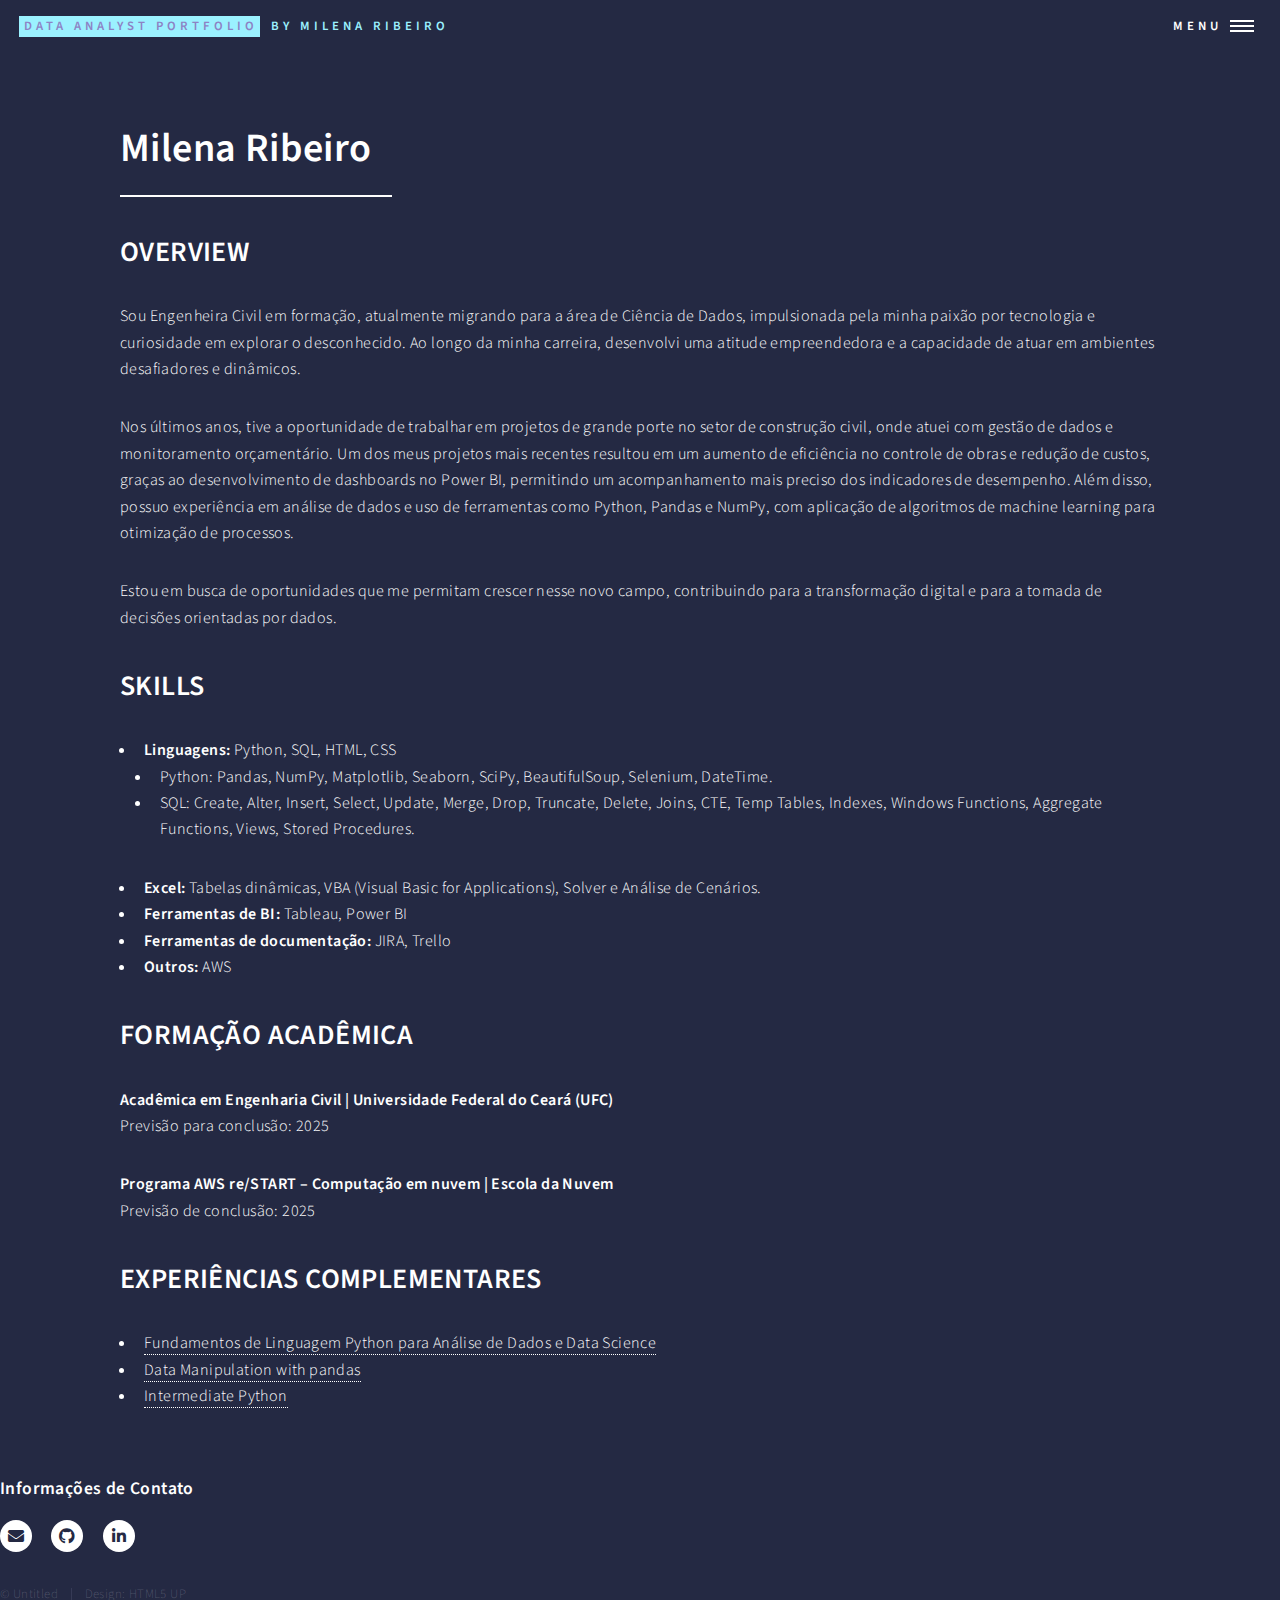
==== about.html @ 3d3c42dd "Base do portfolio" ====
<!DOCTYPE HTML>
<!--
	Forty by HTML5 UP
	html5up.net | @ajlkn
	Free for personal and commercial use under the CCA 3.0 license (html5up.net/license)
-->
<html>
	<head>
		<title>Sobre mim - Milena Ribeiro</title>
		<meta charset="utf-8" />
		<meta name="viewport" content="width=device-width, initial-scale=1, user-scalable=no" />
		<link rel="stylesheet" href="assets/css/main.css" />
		<noscript><link rel="stylesheet" href="assets/css/noscript.css" /></noscript>
	</head>
	<body class="is-preload">

		<!-- Wrapper -->
			<div id="wrapper">

				<!-- Header -->
				<!-- Note: The "styleN" class below should match that of the banner element. -->
					<header id="header" class="alt style2">
						<a href="index.html" class="logo"><strong>Data Analyst Portfolio</strong> <span>by Milena Ribeiro</span></a>
						<nav>
							<a href="#menu">Menu</a>
						</nav>
					</header>

				<!-- Menu -->
				<nav id="menu">
					<ul class="links">
						<li><a href="index.html">Início</a></li>
						<li><a href="about.html">Sobre mim</a></li>
						<li><a href="#footer">Contatos</a></li>
						 <div class="dropup">
							<button class="dropbtn">Projetos</button>
							  <div class="dropup-content">
									<a href="python.html">Python</a>
									<a href="r.html">R</a>
									<a href="sql.html">SQL</a>
									<a href="excel.html">Excel</a>
									<a href="tableau.html" target="_blank" class="link">Tableau</a>
									<a href="powerbi.html">Power BI</a>
							</div>
						 </div>							
				</nav>


				<!-- Banner -->
				<!-- Note: The "styleN" class below should match that of the header element. -->
					<!--<section id="banner" class="style2">
						<div class="inner">
							<span class="image">
								<img src="images/pic07.jpg" alt="" />
							</span>
							<header class="major">
								<h1>Tianna Parris</h1>
							</header>
							<div class="content">
								<p>.htfh</p>
							</div>
						</div>
					</section>-->

				
				<!-- One -->
				<section id="one">
					<div class="inner">
						<header class="major">
							<h1>Milena Ribeiro</h1>
						</header>

						<header>
							<h2>OVERVIEW</h2>
							<p>Sou Engenheira Civil em formação, atualmente migrando para a área de Ciência de Dados, impulsionada pela minha paixão por tecnologia e curiosidade em explorar o desconhecido. Ao longo da minha carreira, desenvolvi uma atitude empreendedora e a capacidade de atuar em ambientes desafiadores e dinâmicos.</p>
		
							<p>Nos últimos anos, tive a oportunidade de trabalhar em projetos de grande porte no setor de construção civil, onde atuei com gestão de dados e monitoramento orçamentário. Um dos meus projetos mais recentes resultou em um aumento de eficiência no controle de obras e redução de custos, graças ao desenvolvimento de dashboards no Power BI, permitindo um acompanhamento mais preciso dos indicadores de desempenho. Além disso, possuo experiência em análise de dados e uso de ferramentas como Python, Pandas e NumPy, com aplicação de algoritmos de machine learning para otimização de processos.</p>

								<p>Estou em busca de oportunidades que me permitam crescer nesse novo campo, contribuindo para a transformação digital e para a tomada de decisões orientadas por dados.</p>
						</header>

						<header>
							<h2>SKILLS</h2>
						</header>
								<ul>
									<li><b>Linguagens:</b> Python, SQL, HTML, CSS</li>
										<ul>
											<li>Python: Pandas, NumPy, Matplotlib, Seaborn, SciPy, BeautifulSoup, Selenium, DateTime. </li>
											
											<li>SQL: Create, Alter, Insert, Select, Update, Merge, Drop, Truncate, Delete, Joins, CTE, Temp Tables, Indexes, Windows Functions, Aggregate Functions, Views, Stored Procedures.</li>
										</ul>
									
									<li><b>Excel: </b>Tabelas dinâmicas, VBA (Visual Basic for Applications), Solver e Análise de Cenários.</li>
									<li><b>Ferramentas de BI: </b>Tableau, Power BI<!-- ,Looker--> </li>
									<li><b>Ferramentas de documentação: </b>JIRA, Trello</li>
									<li><b>Outros: </b>AWS</li>
								</ul>

							</p>
						

						<header>
							<h2>FORMAÇÃO ACADÊMICA</h2>
							<liv><b>Acadêmica em Engenharia Civil | Universidade Federal do Ceará (UFC)</b></liv>
								<p>Previsão para conclusão: 2025</p>
							<liv><b>Programa AWS re/START – Computação em nuvem | Escola da Nuvem</b></liv>
								<p>Previsão de conclusão: 2025</p>
						</header>

						<header>
							<h2>EXPERIÊNCIAS COMPLEMENTARES</h2>
						</header>
						<ul>
						<li><a href = "https://drive.google.com/file/d/1QZ9HNvT4Goft3tY39qEvoIgcLiE8a7RM/view?usp=sharing" target="_blank">Fundamentos de Linguagem Python para Análise de Dados e Data Science</a></li>
						<li><a href = "https://drive.google.com/file/d/1ptl38uf1ipdlzS5p-jHZZFyMjDvTZGLL/view?usp=sharing" target="_blank">Data Manipulation with pandas</a></li>
						<li><a href = "https://drive.google.com/file/d/1xFfboP7hSvoj7QXbr4cyEwBI4mIetnOU/view?usp=sharing" target="_blank">Intermediate Python</a></li>
						<!--<li> <a href = "" target="_blank"> </a></li>-->
						</ul>
						<!-- Content -->
								
					</div>





				</div>

				
				<section class="split">
					<section>
						<h4>Informações de Contato</h4>															
					</section>
				</section>
			</div>
		</section>

	<!-- Footer -->
		<footer id="footer">
			<div class="inner">
				<ul class="icons">
					<li><a href="mailto:eng.milenaribeiro@gmail.com" target="_blank" class="icon solid alt fa-envelope"><span class="label">E-mail</span></a></li>
					<li><a href="https://github.com/mileribeiro" target="_blank" class="icon brands alt fa-github"><span class="label">GitHub</span></a></li>
					<li><a href="https://www.linkedin.com/in/engmilenaribeiro/" target="_blank" class="icon brands alt fa-linkedin-in"><span class="label">LinkedIn</span></a></li>
				</ul>
				<ul class="copyright">
					<li>&copy; Untitled</li><li>Design: <a href="https://html5up.net">HTML5 UP</a></li>
				</ul>
			</div>
		</footer>

			</div>

		<!-- Scripts -->
			<script src="assets/js/jquery.min.js"></script>
			<script src="assets/js/jquery.scrolly.min.js"></script>
			<script src="assets/js/jquery.scrollex.min.js"></script>
			<script src="assets/js/browser.min.js"></script>
			<script src="assets/js/breakpoints.min.js"></script>
			<script src="assets/js/util.js"></script>
			<script src="assets/js/main.js"></script>

	</body>
</html>
---- assets/css/main.css ----
@import url(fontawesome-all.min.css);
@import url("https://fonts.googleapis.com/css?family=Source+Sans+Pro:300,300italic,600,600italic");

/*
	Forty by HTML5 UP
	html5up.net | @ajlkn
	Free for personal and commercial use under the CCA 3.0 license (html5up.net/license)
*/

html, body, div, span, applet, object,
iframe, h1, h2, h3, h4, h5, h6, p, blockquote,
pre, a, abbr, acronym, address, big, cite,
code, del, dfn, em, img, ins, kbd, q, s, samp,
small, strike, strong, sub, sup, tt, var, b,
u, i, center, dl, dt, dd, ol, ul, li, fieldset,
form, label, legend, table, caption, tbody,
tfoot, thead, tr, th, td, article, aside,
canvas, details, embed, figure, figcaption,
footer, header, hgroup, menu, nav, output, ruby,
section, summary, time, mark, audio, video {
	margin: 0;
	padding: 0;
	border: 0;
	font-size: 100%;
	font: inherit;
	vertical-align: baseline;}

article, aside, details, figcaption, figure,
footer, header, hgroup, menu, nav, section {
	display: block;}

body {
	line-height: 1;
}

ol, ul {
	list-style: none;
}

blockquote, q {
	quotes: none;
}

	blockquote:before, blockquote:after, q:before, q:after {
		content: '';
		content: none;
	}

table {
	border-collapse: collapse;
	border-spacing: 0;
}

body {
	-webkit-text-size-adjust: none;
}

mark {
	background-color: transparent;
	color: inherit;
}

input::-moz-focus-inner {
	border: 0;
	padding: 0;
}

input, select, textarea {
	-moz-appearance: none;
	-webkit-appearance: none;
	-ms-appearance: none;
	appearance: none;
}

/* Basic */

	@-ms-viewport {
		width: device-width;
	}

	body {
		-ms-overflow-style: scrollbar;
	}

	@media screen and (max-width: 480px) {

		html, body {
			min-width: 320px;
		}

	}

	html {
		box-sizing: border-box;
	}

	*, *:before, *:after {
		box-sizing: inherit;
	}

	body {
		background: #242943;
	}

		body.is-preload *, body.is-preload *:before, body.is-preload *:after {
			-moz-animation: none !important;
			-webkit-animation: none !important;
			-ms-animation: none !important;
			animation: none !important;
			-moz-transition: none !important;
			-webkit-transition: none !important;
			-ms-transition: none !important;
			transition: none !important;
		}

/* Type */

	body, input, select, textarea {
		color: #ffffff;
		font-family: "Source Sans Pro", Helvetica, sans-serif;
		font-size: 17pt;
		font-weight: 300;
		letter-spacing: 0.025em;
		line-height: 1.65;
	}

		@media screen and (max-width: 1680px) {

			body, input, select, textarea {
				font-size: 14pt;
			}

		}

		@media screen and (max-width: 1280px) {

			body, input, select, textarea {
				font-size: 12pt;
			}

		}

		@media screen and (max-width: 360px) {

			body, input, select, textarea {
				font-size: 11pt;
			}

		}

	a {
		-moz-transition: color 0.2s ease-in-out, border-bottom-color 0.2s ease-in-out;
		-webkit-transition: color 0.2s ease-in-out, border-bottom-color 0.2s ease-in-out;
		-ms-transition: color 0.2s ease-in-out, border-bottom-color 0.2s ease-in-out;
		transition: color 0.2s ease-in-out, border-bottom-color 0.2s ease-in-out;
		border-bottom: dotted 1px;
		color: inherit;
		text-decoration: none;
	}

		a:hover {
			border-bottom-color: transparent;
			color: #9bf1ff !important;
		}

		a:active {
			color: #53e3fb !important;
		}

	strong, b {
		color: #ffffff;
		font-weight: 600;
	}

	em, i {
		font-style: italic;
	}

	p {
		margin: 0 0 2em 0;
	}

	h1, h2, h3, h4, h5, h6 {
		color: #ffffff;
		font-weight: 600;
		line-height: 1.65;
		margin: 0 0 1em 0;
	}

		h1 a, h2 a, h3 a, h4 a, h5 a, h6 a {
			color: inherit;
			border-bottom: 0;
		}

	h1 {
		font-size: 2.5em;
	}

	h2 {
		font-size: 1.75em;
	}

	h3 {
		font-size: 1.35em;
	}

	h4 {
		font-size: 1.1em;
	}

	h5 {
		font-size: 0.9em;
	}

	h6 {
		font-size: 0.7em;
	}

	@media screen and (max-width: 736px) {

		h1 {
			font-size: 2em;
		}

		h2 {
			font-size: 1.5em;
		}

		h3 {
			font-size: 1.25em;
		}

	}

	sub {
		font-size: 0.8em;
		position: relative;
		top: 0.5em;
	}

	sup {
		font-size: 0.8em;
		position: relative;
		top: -0.5em;
	}

	blockquote {
		border-left: solid 4px rgba(212, 212, 255, 0.1);
		font-style: italic;
		margin: 0 0 2em 0;
		padding: 0.5em 0 0.5em 2em;
	}

	code {
		background: rgba(212, 212, 255, 0.035);
		font-family: "Courier New", monospace;
		font-size: 0.9em;
		margin: 0 0.25em;
		padding: 0.25em 0.65em;
	}

	pre {
		-webkit-overflow-scrolling: touch;
		font-family: "Courier New", monospace;
		font-size: 0.9em;
		margin: 0 0 2em 0;
	}

		pre code {
			display: block;
			line-height: 1.75;
			padding: 1em 1.5em;
			overflow-x: auto;
		}

	hr {
		border: 0;
		border-bottom: solid 1px rgba(212, 212, 255, 0.1);
		margin: 2em 0;
	}

		hr.major {
			margin: 3em 0;
		}

	.align-left {
		text-align: left;
	}

	.align-center {
		text-align: center;
	}

	.align-right {
		text-align: right;
	}

/* Row */

	.row {
		display: flex;
		flex-wrap: wrap;
		box-sizing: border-box;
		align-items: stretch;
	}

		.row > * {
			box-sizing: border-box;
		}

		.row.gtr-uniform > * > :last-child {
			margin-bottom: 0;
		}

		.row.aln-left {
			justify-content: flex-start;
		}

		.row.aln-center {
			justify-content: center;
		}

		.row.aln-right {
			justify-content: flex-end;
		}

		.row.aln-top {
			align-items: flex-start;
		}

		.row.aln-middle {
			align-items: center;
		}

		.row.aln-bottom {
			align-items: flex-end;
		}

		.row > .imp {
			order: -1;
		}

		.row > .col-1 {
			width: 8.33333%;
		}

		.row > .off-1 {
			margin-left: 8.33333%;
		}

		.row > .col-2 {
			width: 16.66667%;
		}

		.row > .off-2 {
			margin-left: 16.66667%;
		}

		.row > .col-3 {
			width: 25%;
		}

		.row > .off-3 {
			margin-left: 25%;
		}

		.row > .col-4 {
			width: 33.33333%;
		}

		.row > .off-4 {
			margin-left: 33.33333%;
		}

		.row > .col-5 {
			width: 41.66667%;
		}

		.row > .off-5 {
			margin-left: 41.66667%;
		}

		.row > .col-6 {
			width: 50%;
		}

		.row > .off-6 {
			margin-left: 50%;
		}

		.row > .col-7 {
			width: 58.33333%;
		}

		.row > .off-7 {
			margin-left: 58.33333%;
		}

		.row > .col-8 {
			width: 66.66667%;
		}

		.row > .off-8 {
			margin-left: 66.66667%;
		}

		.row > .col-9 {
			width: 75%;
		}

		.row > .off-9 {
			margin-left: 75%;
		}

		.row > .col-10 {
			width: 83.33333%;
		}

		.row > .off-10 {
			margin-left: 83.33333%;
		}

		.row > .col-11 {
			width: 91.66667%;
		}

		.row > .off-11 {
			margin-left: 91.66667%;
		}

		.row > .col-12 {
			width: 100%;
		}

		.row > .off-12 {
			margin-left: 100%;
		}

		.row.gtr-0 {
			margin-top: 0;
			margin-left: 0em;
		}

			.row.gtr-0 > * {
				padding: 0 0 0 0em;
			}

			.row.gtr-0.gtr-uniform {
				margin-top: 0em;
			}

				.row.gtr-0.gtr-uniform > * {
					padding-top: 0em;
				}

		.row.gtr-25 {
			margin-top: 0;
			margin-left: -0.5em;
		}

			.row.gtr-25 > * {
				padding: 0 0 0 0.5em;
			}

			.row.gtr-25.gtr-uniform {
				margin-top: -0.5em;
			}

				.row.gtr-25.gtr-uniform > * {
					padding-top: 0.5em;
				}

		.row.gtr-50 {
			margin-top: 0;
			margin-left: -1em;
		}

			.row.gtr-50 > * {
				padding: 0 0 0 1em;
			}

			.row.gtr-50.gtr-uniform {
				margin-top: -1em;
			}

				.row.gtr-50.gtr-uniform > * {
					padding-top: 1em;
				}

		.row {
			margin-top: 0;
			margin-left: -2em;
		}

			.row > * {
				padding: 0 0 0 2em;
			}

			.row.gtr-uniform {
				margin-top: -2em;
			}

				.row.gtr-uniform > * {
					padding-top: 2em;
				}

		.row.gtr-150 {
			margin-top: 0;
			margin-left: -3em;
		}

			.row.gtr-150 > * {
				padding: 0 0 0 3em;
			}

			.row.gtr-150.gtr-uniform {
				margin-top: -3em;
			}

				.row.gtr-150.gtr-uniform > * {
					padding-top: 3em;
				}

		.row.gtr-200 {
			margin-top: 0;
			margin-left: -4em;
		}

			.row.gtr-200 > * {
				padding: 0 0 0 4em;
			}

			.row.gtr-200.gtr-uniform {
				margin-top: -4em;
			}

				.row.gtr-200.gtr-uniform > * {
					padding-top: 4em;
				}

		@media screen and (max-width: 1680px) {

			.row {
				display: flex;
				flex-wrap: wrap;
				box-sizing: border-box;
				align-items: stretch;
			}

				.row > * {
					box-sizing: border-box;
				}

				.row.gtr-uniform > * > :last-child {
					margin-bottom: 0;
				}

				.row.aln-left {
					justify-content: flex-start;
				}

				.row.aln-center {
					justify-content: center;
				}

				.row.aln-right {
					justify-content: flex-end;
				}

				.row.aln-top {
					align-items: flex-start;
				}

				.row.aln-middle {
					align-items: center;
				}

				.row.aln-bottom {
					align-items: flex-end;
				}

				.row > .imp-xlarge {
					order: -1;
				}

				.row > .col-1-xlarge {
					width: 8.33333%;
				}

				.row > .off-1-xlarge {
					margin-left: 8.33333%;
				}

				.row > .col-2-xlarge {
					width: 16.66667%;
				}

				.row > .off-2-xlarge {
					margin-left: 16.66667%;
				}

				.row > .col-3-xlarge {
					width: 25%;
				}

				.row > .off-3-xlarge {
					margin-left: 25%;
				}

				.row > .col-4-xlarge {
					width: 33.33333%;
				}

				.row > .off-4-xlarge {
					margin-left: 33.33333%;
				}

				.row > .col-5-xlarge {
					width: 41.66667%;
				}

				.row > .off-5-xlarge {
					margin-left: 41.66667%;
				}

				.row > .col-6-xlarge {
					width: 50%;
				}

				.row > .off-6-xlarge {
					margin-left: 50%;
				}

				.row > .col-7-xlarge {
					width: 58.33333%;
				}

				.row > .off-7-xlarge {
					margin-left: 58.33333%;
				}

				.row > .col-8-xlarge {
					width: 66.66667%;
				}

				.row > .off-8-xlarge {
					margin-left: 66.66667%;
				}

				.row > .col-9-xlarge {
					width: 75%;
				}

				.row > .off-9-xlarge {
					margin-left: 75%;
				}

				.row > .col-10-xlarge {
					width: 83.33333%;
				}

				.row > .off-10-xlarge {
					margin-left: 83.33333%;
				}

				.row > .col-11-xlarge {
					width: 91.66667%;
				}

				.row > .off-11-xlarge {
					margin-left: 91.66667%;
				}

				.row > .col-12-xlarge {
					width: 100%;
				}

				.row > .off-12-xlarge {
					margin-left: 100%;
				}

				.row.gtr-0 {
					margin-top: 0;
					margin-left: 0em;
				}

					.row.gtr-0 > * {
						padding: 0 0 0 0em;
					}

					.row.gtr-0.gtr-uniform {
						margin-top: 0em;
					}

						.row.gtr-0.gtr-uniform > * {
							padding-top: 0em;
						}

				.row.gtr-25 {
					margin-top: 0;
					margin-left: -0.5em;
				}

					.row.gtr-25 > * {
						padding: 0 0 0 0.5em;
					}

					.row.gtr-25.gtr-uniform {
						margin-top: -0.5em;
					}

						.row.gtr-25.gtr-uniform > * {
							padding-top: 0.5em;
						}

				.row.gtr-50 {
					margin-top: 0;
					margin-left: -1em;
				}

					.row.gtr-50 > * {
						padding: 0 0 0 1em;
					}

					.row.gtr-50.gtr-uniform {
						margin-top: -1em;
					}

						.row.gtr-50.gtr-uniform > * {
							padding-top: 1em;
						}

				.row {
					margin-top: 0;
					margin-left: -2em;
				}

					.row > * {
						padding: 0 0 0 2em;
					}

					.row.gtr-uniform {
						margin-top: -2em;
					}

						.row.gtr-uniform > * {
							padding-top: 2em;
						}

				.row.gtr-150 {
					margin-top: 0;
					margin-left: -3em;
				}

					.row.gtr-150 > * {
						padding: 0 0 0 3em;
					}

					.row.gtr-150.gtr-uniform {
						margin-top: -3em;
					}

						.row.gtr-150.gtr-uniform > * {
							padding-top: 3em;
						}

				.row.gtr-200 {
					margin-top: 0;
					margin-left: -4em;
				}

					.row.gtr-200 > * {
						padding: 0 0 0 4em;
					}

					.row.gtr-200.gtr-uniform {
						margin-top: -4em;
					}

						.row.gtr-200.gtr-uniform > * {
							padding-top: 4em;
						}

		}

		@media screen and (max-width: 1280px) {

			.row {
				display: flex;
				flex-wrap: wrap;
				box-sizing: border-box;
				align-items: stretch;
			}

				.row > * {
					box-sizing: border-box;
				}

				.row.gtr-uniform > * > :last-child {
					margin-bottom: 0;
				}

				.row.aln-left {
					justify-content: flex-start;
				}

				.row.aln-center {
					justify-content: center;
				}

				.row.aln-right {
					justify-content: flex-end;
				}

				.row.aln-top {
					align-items: flex-start;
				}

				.row.aln-middle {
					align-items: center;
				}

				.row.aln-bottom {
					align-items: flex-end;
				}

				.row > .imp-large {
					order: -1;
				}

				.row > .col-1-large {
					width: 8.33333%;
				}

				.row > .off-1-large {
					margin-left: 8.33333%;
				}

				.row > .col-2-large {
					width: 16.66667%;
				}

				.row > .off-2-large {
					margin-left: 16.66667%;
				}

				.row > .col-3-large {
					width: 25%;
				}

				.row > .off-3-large {
					margin-left: 25%;
				}

				.row > .col-4-large {
					width: 33.33333%;
				}

				.row > .off-4-large {
					margin-left: 33.33333%;
				}

				.row > .col-5-large {
					width: 41.66667%;
				}

				.row > .off-5-large {
					margin-left: 41.66667%;
				}

				.row > .col-6-large {
					width: 50%;
				}

				.row > .off-6-large {
					margin-left: 50%;
				}

				.row > .col-7-large {
					width: 58.33333%;
				}

				.row > .off-7-large {
					margin-left: 58.33333%;
				}

				.row > .col-8-large {
					width: 66.66667%;
				}

				.row > .off-8-large {
					margin-left: 66.66667%;
				}

				.row > .col-9-large {
					width: 75%;
				}

				.row > .off-9-large {
					margin-left: 75%;
				}

				.row > .col-10-large {
					width: 83.33333%;
				}

				.row > .off-10-large {
					margin-left: 83.33333%;
				}

				.row > .col-11-large {
					width: 91.66667%;
				}

				.row > .off-11-large {
					margin-left: 91.66667%;
				}

				.row > .col-12-large {
					width: 100%;
				}

				.row > .off-12-large {
					margin-left: 100%;
				}

				.row.gtr-0 {
					margin-top: 0;
					margin-left: 0em;
				}

					.row.gtr-0 > * {
						padding: 0 0 0 0em;
					}

					.row.gtr-0.gtr-uniform {
						margin-top: 0em;
					}

						.row.gtr-0.gtr-uniform > * {
							padding-top: 0em;
						}

				.row.gtr-25 {
					margin-top: 0;
					margin-left: -0.375em;
				}

					.row.gtr-25 > * {
						padding: 0 0 0 0.375em;
					}

					.row.gtr-25.gtr-uniform {
						margin-top: -0.375em;
					}

						.row.gtr-25.gtr-uniform > * {
							padding-top: 0.375em;
						}

				.row.gtr-50 {
					margin-top: 0;
					margin-left: -0.75em;
				}

					.row.gtr-50 > * {
						padding: 0 0 0 0.75em;
					}

					.row.gtr-50.gtr-uniform {
						margin-top: -0.75em;
					}

						.row.gtr-50.gtr-uniform > * {
							padding-top: 0.75em;
						}

				.row {
					margin-top: 0;
					margin-left: -1.5em;
				}

					.row > * {
						padding: 0 0 0 1.5em;
					}

					.row.gtr-uniform {
						margin-top: -1.5em;
					}

						.row.gtr-uniform > * {
							padding-top: 1.5em;
						}

				.row.gtr-150 {
					margin-top: 0;
					margin-left: -2.25em;
				}

					.row.gtr-150 > * {
						padding: 0 0 0 2.25em;
					}

					.row.gtr-150.gtr-uniform {
						margin-top: -2.25em;
					}

						.row.gtr-150.gtr-uniform > * {
							padding-top: 2.25em;
						}

				.row.gtr-200 {
					margin-top: 0;
					margin-left: -3em;
				}

					.row.gtr-200 > * {
						padding: 0 0 0 3em;
					}

					.row.gtr-200.gtr-uniform {
						margin-top: -3em;
					}

						.row.gtr-200.gtr-uniform > * {
							padding-top: 3em;
						}

		}

		@media screen and (max-width: 980px) {

			.row {
				display: flex;
				flex-wrap: wrap;
				box-sizing: border-box;
				align-items: stretch;
			}

				.row > * {
					box-sizing: border-box;
				}

				.row.gtr-uniform > * > :last-child {
					margin-bottom: 0;
				}

				.row.aln-left {
					justify-content: flex-start;
				}

				.row.aln-center {
					justify-content: center;
				}

				.row.aln-right {
					justify-content: flex-end;
				}

				.row.aln-top {
					align-items: flex-start;
				}

				.row.aln-middle {
					align-items: center;
				}

				.row.aln-bottom {
					align-items: flex-end;
				}

				.row > .imp-medium {
					order: -1;
				}

				.row > .col-1-medium {
					width: 8.33333%;
				}

				.row > .off-1-medium {
					margin-left: 8.33333%;
				}

				.row > .col-2-medium {
					width: 16.66667%;
				}

				.row > .off-2-medium {
					margin-left: 16.66667%;
				}

				.row > .col-3-medium {
					width: 25%;
				}

				.row > .off-3-medium {
					margin-left: 25%;
				}

				.row > .col-4-medium {
					width: 33.33333%;
				}

				.row > .off-4-medium {
					margin-left: 33.33333%;
				}

				.row > .col-5-medium {
					width: 41.66667%;
				}

				.row > .off-5-medium {
					margin-left: 41.66667%;
				}

				.row > .col-6-medium {
					width: 50%;
				}

				.row > .off-6-medium {
					margin-left: 50%;
				}

				.row > .col-7-medium {
					width: 58.33333%;
				}

				.row > .off-7-medium {
					margin-left: 58.33333%;
				}

				.row > .col-8-medium {
					width: 66.66667%;
				}

				.row > .off-8-medium {
					margin-left: 66.66667%;
				}

				.row > .col-9-medium {
					width: 75%;
				}

				.row > .off-9-medium {
					margin-left: 75%;
				}

				.row > .col-10-medium {
					width: 83.33333%;
				}

				.row > .off-10-medium {
					margin-left: 83.33333%;
				}

				.row > .col-11-medium {
					width: 91.66667%;
				}

				.row > .off-11-medium {
					margin-left: 91.66667%;
				}

				.row > .col-12-medium {
					width: 100%;
				}

				.row > .off-12-medium {
					margin-left: 100%;
				}

				.row.gtr-0 {
					margin-top: 0;
					margin-left: 0em;
				}

					.row.gtr-0 > * {
						padding: 0 0 0 0em;
					}

					.row.gtr-0.gtr-uniform {
						margin-top: 0em;
					}

						.row.gtr-0.gtr-uniform > * {
							padding-top: 0em;
						}

				.row.gtr-25 {
					margin-top: 0;
					margin-left: -0.375em;
				}

					.row.gtr-25 > * {
						padding: 0 0 0 0.375em;
					}

					.row.gtr-25.gtr-uniform {
						margin-top: -0.375em;
					}

						.row.gtr-25.gtr-uniform > * {
							padding-top: 0.375em;
						}

				.row.gtr-50 {
					margin-top: 0;
					margin-left: -0.75em;
				}

					.row.gtr-50 > * {
						padding: 0 0 0 0.75em;
					}

					.row.gtr-50.gtr-uniform {
						margin-top: -0.75em;
					}

						.row.gtr-50.gtr-uniform > * {
							padding-top: 0.75em;
						}

				.row {
					margin-top: 0;
					margin-left: -1.5em;
				}

					.row > * {
						padding: 0 0 0 1.5em;
					}

					.row.gtr-uniform {
						margin-top: -1.5em;
					}

						.row.gtr-uniform > * {
							padding-top: 1.5em;
						}

				.row.gtr-150 {
					margin-top: 0;
					margin-left: -2.25em;
				}

					.row.gtr-150 > * {
						padding: 0 0 0 2.25em;
					}

					.row.gtr-150.gtr-uniform {
						margin-top: -2.25em;
					}

						.row.gtr-150.gtr-uniform > * {
							padding-top: 2.25em;
						}

				.row.gtr-200 {
					margin-top: 0;
					margin-left: -3em;
				}

					.row.gtr-200 > * {
						padding: 0 0 0 3em;
					}

					.row.gtr-200.gtr-uniform {
						margin-top: -3em;
					}

						.row.gtr-200.gtr-uniform > * {
							padding-top: 3em;
						}

		}

		@media screen and (max-width: 736px) {

			.row {
				display: flex;
				flex-wrap: wrap;
				box-sizing: border-box;
				align-items: stretch;
			}

				.row > * {
					box-sizing: border-box;
				}

				.row.gtr-uniform > * > :last-child {
					margin-bottom: 0;
				}

				.row.aln-left {
					justify-content: flex-start;
				}

				.row.aln-center {
					justify-content: center;
				}

				.row.aln-right {
					justify-content: flex-end;
				}

				.row.aln-top {
					align-items: flex-start;
				}

				.row.aln-middle {
					align-items: center;
				}

				.row.aln-bottom {
					align-items: flex-end;
				}

				.row > .imp-small {
					order: -1;
				}

				.row > .col-1-small {
					width: 8.33333%;
				}

				.row > .off-1-small {
					margin-left: 8.33333%;
				}

				.row > .col-2-small {
					width: 16.66667%;
				}

				.row > .off-2-small {
					margin-left: 16.66667%;
				}

				.row > .col-3-small {
					width: 25%;
				}

				.row > .off-3-small {
					margin-left: 25%;
				}

				.row > .col-4-small {
					width: 33.33333%;
				}

				.row > .off-4-small {
					margin-left: 33.33333%;
				}

				.row > .col-5-small {
					width: 41.66667%;
				}

				.row > .off-5-small {
					margin-left: 41.66667%;
				}

				.row > .col-6-small {
					width: 50%;
				}

				.row > .off-6-small {
					margin-left: 50%;
				}

				.row > .col-7-small {
					width: 58.33333%;
				}

				.row > .off-7-small {
					margin-left: 58.33333%;
				}

				.row > .col-8-small {
					width: 66.66667%;
				}

				.row > .off-8-small {
					margin-left: 66.66667%;
				}

				.row > .col-9-small {
					width: 75%;
				}

				.row > .off-9-small {
					margin-left: 75%;
				}

				.row > .col-10-small {
					width: 83.33333%;
				}

				.row > .off-10-small {
					margin-left: 83.33333%;
				}

				.row > .col-11-small {
					width: 91.66667%;
				}

				.row > .off-11-small {
					margin-left: 91.66667%;
				}

				.row > .col-12-small {
					width: 100%;
				}

				.row > .off-12-small {
					margin-left: 100%;
				}

				.row.gtr-0 {
					margin-top: 0;
					margin-left: 0em;
				}

					.row.gtr-0 > * {
						padding: 0 0 0 0em;
					}

					.row.gtr-0.gtr-uniform {
						margin-top: 0em;
					}

						.row.gtr-0.gtr-uniform > * {
							padding-top: 0em;
						}

				.row.gtr-25 {
					margin-top: 0;
					margin-left: -0.3125em;
				}

					.row.gtr-25 > * {
						padding: 0 0 0 0.3125em;
					}

					.row.gtr-25.gtr-uniform {
						margin-top: -0.3125em;
					}

						.row.gtr-25.gtr-uniform > * {
							padding-top: 0.3125em;
						}

				.row.gtr-50 {
					margin-top: 0;
					margin-left: -0.625em;
				}

					.row.gtr-50 > * {
						padding: 0 0 0 0.625em;
					}

					.row.gtr-50.gtr-uniform {
						margin-top: -0.625em;
					}

						.row.gtr-50.gtr-uniform > * {
							padding-top: 0.625em;
						}

				.row {
					margin-top: 0;
					margin-left: -1.25em;
				}

					.row > * {
						padding: 0 0 0 1.25em;
					}

					.row.gtr-uniform {
						margin-top: -1.25em;
					}

						.row.gtr-uniform > * {
							padding-top: 1.25em;
						}

				.row.gtr-150 {
					margin-top: 0;
					margin-left: -1.875em;
				}

					.row.gtr-150 > * {
						padding: 0 0 0 1.875em;
					}

					.row.gtr-150.gtr-uniform {
						margin-top: -1.875em;
					}

						.row.gtr-150.gtr-uniform > * {
							padding-top: 1.875em;
						}

				.row.gtr-200 {
					margin-top: 0;
					margin-left: -2.5em;
				}

					.row.gtr-200 > * {
						padding: 0 0 0 2.5em;
					}

					.row.gtr-200.gtr-uniform {
						margin-top: -2.5em;
					}

						.row.gtr-200.gtr-uniform > * {
							padding-top: 2.5em;
						}

		}

		@media screen and (max-width: 480px) {

			.row {
				display: flex;
				flex-wrap: wrap;
				box-sizing: border-box;
				align-items: stretch;
			}

				.row > * {
					box-sizing: border-box;
				}

				.row.gtr-uniform > * > :last-child {
					margin-bottom: 0;
				}

				.row.aln-left {
					justify-content: flex-start;
				}

				.row.aln-center {
					justify-content: center;
				}

				.row.aln-right {
					justify-content: flex-end;
				}

				.row.aln-top {
					align-items: flex-start;
				}

				.row.aln-middle {
					align-items: center;
				}

				.row.aln-bottom {
					align-items: flex-end;
				}

				.row > .imp-xsmall {
					order: -1;
				}

				.row > .col-1-xsmall {
					width: 8.33333%;
				}

				.row > .off-1-xsmall {
					margin-left: 8.33333%;
				}

				.row > .col-2-xsmall {
					width: 16.66667%;
				}

				.row > .off-2-xsmall {
					margin-left: 16.66667%;
				}

				.row > .col-3-xsmall {
					width: 25%;
				}

				.row > .off-3-xsmall {
					margin-left: 25%;
				}

				.row > .col-4-xsmall {
					width: 33.33333%;
				}

				.row > .off-4-xsmall {
					margin-left: 33.33333%;
				}

				.row > .col-5-xsmall {
					width: 41.66667%;
				}

				.row > .off-5-xsmall {
					margin-left: 41.66667%;
				}

				.row > .col-6-xsmall {
					width: 50%;
				}

				.row > .off-6-xsmall {
					margin-left: 50%;
				}

				.row > .col-7-xsmall {
					width: 58.33333%;
				}

				.row > .off-7-xsmall {
					margin-left: 58.33333%;
				}

				.row > .col-8-xsmall {
					width: 66.66667%;
				}

				.row > .off-8-xsmall {
					margin-left: 66.66667%;
				}

				.row > .col-9-xsmall {
					width: 75%;
				}

				.row > .off-9-xsmall {
					margin-left: 75%;
				}

				.row > .col-10-xsmall {
					width: 83.33333%;
				}

				.row > .off-10-xsmall {
					margin-left: 83.33333%;
				}

				.row > .col-11-xsmall {
					width: 91.66667%;
				}

				.row > .off-11-xsmall {
					margin-left: 91.66667%;
				}

				.row > .col-12-xsmall {
					width: 100%;
				}

				.row > .off-12-xsmall {
					margin-left: 100%;
				}

				.row.gtr-0 {
					margin-top: 0;
					margin-left: 0em;
				}

					.row.gtr-0 > * {
						padding: 0 0 0 0em;
					}

					.row.gtr-0.gtr-uniform {
						margin-top: 0em;
					}

						.row.gtr-0.gtr-uniform > * {
							padding-top: 0em;
						}

				.row.gtr-25 {
					margin-top: 0;
					margin-left: -0.3125em;
				}

					.row.gtr-25 > * {
						padding: 0 0 0 0.3125em;
					}

					.row.gtr-25.gtr-uniform {
						margin-top: -0.3125em;
					}

						.row.gtr-25.gtr-uniform > * {
							padding-top: 0.3125em;
						}

				.row.gtr-50 {
					margin-top: 0;
					margin-left: -0.625em;
				}

					.row.gtr-50 > * {
						padding: 0 0 0 0.625em;
					}

					.row.gtr-50.gtr-uniform {
						margin-top: -0.625em;
					}

						.row.gtr-50.gtr-uniform > * {
							padding-top: 0.625em;
						}

				.row {
					margin-top: 0;
					margin-left: -1.25em;
				}

					.row > * {
						padding: 0 0 0 1.25em;
					}

					.row.gtr-uniform {
						margin-top: -1.25em;
					}

						.row.gtr-uniform > * {
							padding-top: 1.25em;
						}

				.row.gtr-150 {
					margin-top: 0;
					margin-left: -1.875em;
				}

					.row.gtr-150 > * {
						padding: 0 0 0 1.875em;
					}

					.row.gtr-150.gtr-uniform {
						margin-top: -1.875em;
					}

						.row.gtr-150.gtr-uniform > * {
							padding-top: 1.875em;
						}

				.row.gtr-200 {
					margin-top: 0;
					margin-left: -2.5em;
				}

					.row.gtr-200 > * {
						padding: 0 0 0 2.5em;
					}

					.row.gtr-200.gtr-uniform {
						margin-top: -2.5em;
					}

						.row.gtr-200.gtr-uniform > * {
							padding-top: 2.5em;
						}

		}

/* Section/Article */

	section.special, article.special {
		text-align: center;
	}

	header.major {
		width: -moz-max-content;
		width: -webkit-max-content;
		width: -ms-max-content;
		width: max-content;
		margin-bottom: 2em;
	}

		header.major > :first-child {
			margin-bottom: 0;
			width: calc(100% + 0.5em);
		}

			header.major > :first-child:after {
				content: '';
				background-color: #ffffff;
				display: block;
				height: 2px;
				margin: 0.325em 0 0.5em 0;
				width: 100%;
			}

		header.major > p {
			font-size: 0.7em;
			font-weight: 600;
			letter-spacing: 0.25em;
			margin-bottom: 0;
			text-transform: uppercase;
		}

		body.is-ie header.major > :first-child:after {
			max-width: 9em;
		}

		body.is-ie header.major > h1:after {
			max-width: 100% !important;
		}

	@media screen and (max-width: 736px) {

		header.major > p br {
			display: none;
		}

	}

/* Form */

	form {
		margin: 0 0 2em 0;
	}

		form > :last-child {
			margin-bottom: 0;
		}

		form > .fields {
			display: -moz-flex;
			display: -webkit-flex;
			display: -ms-flex;
			display: flex;
			-moz-flex-wrap: wrap;
			-webkit-flex-wrap: wrap;
			-ms-flex-wrap: wrap;
			flex-wrap: wrap;
			width: calc(100% + 3em);
			margin: -1.5em 0 2em -1.5em;
		}

			form > .fields > .field {
				-moz-flex-grow: 0;
				-webkit-flex-grow: 0;
				-ms-flex-grow: 0;
				flex-grow: 0;
				-moz-flex-shrink: 0;
				-webkit-flex-shrink: 0;
				-ms-flex-shrink: 0;
				flex-shrink: 0;
				padding: 1.5em 0 0 1.5em;
				width: calc(100% - 1.5em);
			}

				form > .fields > .field.half {
					width: calc(50% - 0.75em);
				}

				form > .fields > .field.third {
					width: calc(100%/3 - 0.5em);
				}

				form > .fields > .field.quarter {
					width: calc(25% - 0.375em);
				}

		@media screen and (max-width: 480px) {

			form > .fields {
				width: calc(100% + 3em);
				margin: -1.5em 0 2em -1.5em;
			}

				form > .fields > .field {
					padding: 1.5em 0 0 1.5em;
					width: calc(100% - 1.5em);
				}

					form > .fields > .field.half {
						width: calc(100% - 1.5em);
					}

					form > .fields > .field.third {
						width: calc(100% - 1.5em);
					}

					form > .fields > .field.quarter {
						width: calc(100% - 1.5em);
					}

		}

	label {
		color: #ffffff;
		display: block;
		font-size: 0.8em;
		font-weight: 600;
		letter-spacing: 0.25em;
		margin: 0 0 1em 0;
		text-transform: uppercase;
	}

	input[type="text"],
	input[type="password"],
	input[type="email"],
	input[type="tel"],
	input[type="search"],
	input[type="url"],
	select,
	textarea {
		-moz-appearance: none;
		-webkit-appearance: none;
		-ms-appearance: none;
		appearance: none;
		background: rgba(212, 212, 255, 0.035);
		border: none;
		border-radius: 0;
		color: inherit;
		display: block;
		outline: 0;
		padding: 0 1em;
		text-decoration: none;
		width: 100%;
	}

		input[type="text"]:invalid,
		input[type="password"]:invalid,
		input[type="email"]:invalid,
		input[type="tel"]:invalid,
		input[type="search"]:invalid,
		input[type="url"]:invalid,
		select:invalid,
		textarea:invalid {
			box-shadow: none;
		}

		input[type="text"]:focus,
		input[type="password"]:focus,
		input[type="email"]:focus,
		input[type="tel"]:focus,
		input[type="search"]:focus,
		input[type="url"]:focus,
		select:focus,
		textarea:focus {
			border-color: #9bf1ff;
			box-shadow: 0 0 0 2px #9bf1ff;
		}

	select {
		background-image: url("data:image/svg+xml;charset=utf8,%3Csvg xmlns='http://www.w3.org/2000/svg' width='40' height='40' preserveAspectRatio='none' viewBox='0 0 40 40'%3E%3Cpath d='M9.4,12.3l10.4,10.4l10.4-10.4c0.2-0.2,0.5-0.4,0.9-0.4c0.3,0,0.6,0.1,0.9,0.4l3.3,3.3c0.2,0.2,0.4,0.5,0.4,0.9 c0,0.4-0.1,0.6-0.4,0.9L20.7,31.9c-0.2,0.2-0.5,0.4-0.9,0.4c-0.3,0-0.6-0.1-0.9-0.4L4.3,17.3c-0.2-0.2-0.4-0.5-0.4-0.9 c0-0.4,0.1-0.6,0.4-0.9l3.3-3.3c0.2-0.2,0.5-0.4,0.9-0.4S9.1,12.1,9.4,12.3z' fill='rgba(212, 212, 255, 0.1)' /%3E%3C/svg%3E");
		background-size: 1.25rem;
		background-repeat: no-repeat;
		background-position: calc(100% - 1rem) center;
		height: 2.75em;
		padding-right: 2.75em;
		text-overflow: ellipsis;
	}

		select option {
			color: #ffffff;
			background: #242943;
		}

		select:focus::-ms-value {
			background-color: transparent;
		}

		select::-ms-expand {
			display: none;
		}

	input[type="text"],
	input[type="password"],
	input[type="email"],
	input[type="tel"],
	input[type="search"],
	input[type="url"],
	select {
		height: 2.75em;
	}

	textarea {
		padding: 0.75em 1em;
	}

	input[type="checkbox"],
	input[type="radio"] {
		-moz-appearance: none;
		-webkit-appearance: none;
		-ms-appearance: none;
		appearance: none;
		display: block;
		float: left;
		margin-right: -2em;
		opacity: 0;
		width: 1em;
		z-index: -1;
	}

		input[type="checkbox"] + label,
		input[type="radio"] + label {
			text-decoration: none;
			color: #ffffff;
			cursor: pointer;
			display: inline-block;
			font-weight: 300;
			padding-left: 2.65em;
			padding-right: 0.75em;
			position: relative;
		}

			input[type="checkbox"] + label:before,
			input[type="radio"] + label:before {
				-moz-osx-font-smoothing: grayscale;
				-webkit-font-smoothing: antialiased;
				display: inline-block;
				font-style: normal;
				font-variant: normal;
				text-rendering: auto;
				line-height: 1;
				text-transform: none !important;
				font-family: 'Font Awesome 5 Free';
				font-weight: 900;
			}

			input[type="checkbox"] + label:before,
			input[type="radio"] + label:before {
				background: rgba(212, 212, 255, 0.035);
				content: '';
				display: inline-block;
				font-size: 0.8em;
				height: 2.0625em;
				left: 0;
				letter-spacing: 0;
				line-height: 2.0625em;
				position: absolute;
				text-align: center;
				top: 0;
				width: 2.0625em;
			}

		input[type="checkbox"]:checked + label:before,
		input[type="radio"]:checked + label:before {
			background: #ffffff;
			border-color: #9bf1ff;
			content: '\f00c';
			color: #242943;
		}

		input[type="checkbox"]:focus + label:before,
		input[type="radio"]:focus + label:before {
			box-shadow: 0 0 0 2px #9bf1ff;
		}

	input[type="radio"] + label:before {
		border-radius: 100%;
	}

	::-webkit-input-placeholder {
		color: rgba(244, 244, 255, 0.2) !important;
		opacity: 1.0;
	}

	:-moz-placeholder {
		color: rgba(244, 244, 255, 0.2) !important;
		opacity: 1.0;
	}

	::-moz-placeholder {
		color: rgba(244, 244, 255, 0.2) !important;
		opacity: 1.0;
	}

	:-ms-input-placeholder {
		color: rgba(244, 244, 255, 0.2) !important;
		opacity: 1.0;
	}

/* Box */

	.box {
		border: solid 1px rgba(212, 212, 255, 0.1);
		margin-bottom: 2em;
		padding: 1.5em;
	}

		.box > :last-child,
		.box > :last-child > :last-child,
		.box > :last-child > :last-child > :last-child {
			margin-bottom: 0;
		}

		.box.alt {
			border: 0;
			border-radius: 0;
			padding: 0;
		}

/* Icon */

	.icon {
		text-decoration: none;
		border-bottom: none;
		position: relative;
	}

		.icon:before {
			-moz-osx-font-smoothing: grayscale;
			-webkit-font-smoothing: antialiased;
			display: inline-block;
			font-style: normal;
			font-variant: normal;
			text-rendering: auto;
			line-height: 1;
			text-transform: none !important;
			font-family: 'Font Awesome 5 Free';
			font-weight: 400;
		}

		.icon > .label {
			display: none;
		}

		.icon:before {
			line-height: inherit;
		}

		.icon.solid:before {
			font-weight: 900;
		}

		.icon.brands:before {
			font-family: 'Font Awesome 5 Brands';
		}

		.icon.alt:before {
			background-color: #ffffff;
			border-radius: 100%;
			color: #242943;
			display: inline-block;
			height: 2em;
			line-height: 2em;
			text-align: center;
			width: 2em;
		}

	a.icon.alt:before {
		-moz-transition: background-color 0.2s ease-in-out;
		-webkit-transition: background-color 0.2s ease-in-out;
		-ms-transition: background-color 0.2s ease-in-out;
		transition: background-color 0.2s ease-in-out;
	}

	a.icon.alt:hover:before {
		background-color: #6fc3df;
	}

	a.icon.alt:active:before {
		background-color: #37a6cb;
	}

/* Image */

	.image {
		border: 0;
		display: inline-block;
		position: relative;
	}

		.image img {
			display: block;
		}

		.image.left, .image.right {
			max-width: 30%;
		}

			.image.left img, .image.right img {
				width: 100%;
			}

		.image.left {
			float: left;
			margin: 0 1.5em 1.25em 0;
			top: 0.25em;
		}

		.image.right {
			float: right;
			margin: 0 0 1.25em 1.5em;
			top: 0.25em;
		}

		.image.fit {
			display: block;
			margin: 0 0 2em 0;
			width: 100%;
		}

			.image.fit img {
				width: 100%;
			}

		.image.main {
			display: block;
			margin: 2.5em 0;
			width: 100%;
		}

			.image.main img {
				width: 100%;
			}

			@media screen and (max-width: 736px) {

				.image.main {
					margin: 1.5em 0;
				}

			}

/* List */

	ol {
		list-style: decimal;
		margin: 0 0 2em 0;
		padding-left: 1.25em;
	}

		ol li {
			padding-left: 0.25em;
		}

	ul {
		list-style: disc;
		margin: 0 0 2em 0;
		padding-left: 1em;
	}

		ul li {
			padding-left: 0.5em;
		}

		ul.alt {
			list-style: none;
			padding-left: 0;
		}

			ul.alt li {
				border-top: solid 1px rgba(212, 212, 255, 0.1);
				padding: 0.5em 0;
			}

				ul.alt li:first-child {
					border-top: 0;
					padding-top: 0;
				}

	dl {
		margin: 0 0 2em 0;
	}

		dl dt {
			display: block;
			font-weight: 600;
			margin: 0 0 1em 0;
		}

		dl dd {
			margin-left: 2em;
		}

/* Actions */

	ul.actions {
		display: -moz-flex;
		display: -webkit-flex;
		display: -ms-flex;
		display: flex;
		cursor: default;
		list-style: none;
		margin-left: -1em;
		padding-left: 0;
	}

		ul.actions li {
			padding: 0 0 0 1em;
			vertical-align: middle;
		}

		ul.actions.special {
			-moz-justify-content: center;
			-webkit-justify-content: center;
			-ms-justify-content: center;
			justify-content: center;
			width: 100%;
			margin-left: 0;
		}

			ul.actions.special li:first-child {
				padding-left: 0;
			}

		ul.actions.stacked {
			-moz-flex-direction: column;
			-webkit-flex-direction: column;
			-ms-flex-direction: column;
			flex-direction: column;
			margin-left: 0;
		}

			ul.actions.stacked li {
				padding: 1.3em 0 0 0;
			}

				ul.actions.stacked li:first-child {
					padding-top: 0;
				}

		ul.actions.fit {
			width: calc(100% + 1em);
		}

			ul.actions.fit li {
				-moz-flex-grow: 1;
				-webkit-flex-grow: 1;
				-ms-flex-grow: 1;
				flex-grow: 1;
				-moz-flex-shrink: 1;
				-webkit-flex-shrink: 1;
				-ms-flex-shrink: 1;
				flex-shrink: 1;
				width: 100%;
			}

				ul.actions.fit li > * {
					width: 100%;
				}

			ul.actions.fit.stacked {
				width: 100%;
			}

/* Icons */

	ul.icons {
		cursor: default;
		list-style: none;
		padding-left: 0;
	}

		ul.icons li {
			display: inline-block;
			padding: 0 1em 0 0;
		}

			ul.icons li:last-child {
				padding-right: 0;
			}

		@media screen and (max-width: 736px) {

			ul.icons li {
				padding: 0 0.75em 0 0;
			}

		}

/* Pagination */

	ul.pagination {
		cursor: default;
		list-style: none;
		padding-left: 0;
	}

		ul.pagination li {
			display: inline-block;
			padding-left: 0;
			vertical-align: middle;
		}

			ul.pagination li > .page {
				-moz-transition: background-color 0.2s ease-in-out, color 0.2s ease-in-out;
				-webkit-transition: background-color 0.2s ease-in-out, color 0.2s ease-in-out;
				-ms-transition: background-color 0.2s ease-in-out, color 0.2s ease-in-out;
				transition: background-color 0.2s ease-in-out, color 0.2s ease-in-out;
				border-bottom: 0;
				display: inline-block;
				font-size: 0.8em;
				font-weight: 600;
				height: 1.5em;
				line-height: 1.5em;
				margin: 0 0.125em;
				min-width: 1.5em;
				padding: 0 0.5em;
				text-align: center;
			}

				ul.pagination li > .page.active {
					background-color: #ffffff;
					color: #242943;
				}

					ul.pagination li > .page.active:hover {
						background-color: #9bf1ff;
						color: #242943 !important;
					}

					ul.pagination li > .page.active:active {
						background-color: #53e3fb;
					}

			ul.pagination li:first-child {
				padding-right: 0.75em;
			}

			ul.pagination li:last-child {
				padding-left: 0.75em;
			}

		@media screen and (max-width: 480px) {

			ul.pagination li:nth-child(n+2):nth-last-child(n+2) {
				display: none;
			}

			ul.pagination li:first-child {
				padding-right: 0;
			}

		}

/* Table */

	.table-wrapper {
		-webkit-overflow-scrolling: touch;
		overflow-x: auto;
	}

	table {
		margin: 0 0 2em 0;
		width: 100%;
	}

		table tbody tr {
			border: solid 1px rgba(212, 212, 255, 0.1);
			border-left: 0;
			border-right: 0;
		}

			table tbody tr:nth-child(2n + 1) {
				background-color: rgba(212, 212, 255, 0.035);
			}

		table td {
			padding: 0.75em 0.75em;
		}

		table th {
			color: #ffffff;
			font-size: 0.9em;
			font-weight: 600;
			padding: 0 0.75em 0.75em 0.75em;
			text-align: left;
		}

		table thead {
			border-bottom: solid 2px rgba(212, 212, 255, 0.1);
		}

		table tfoot {
			border-top: solid 2px rgba(212, 212, 255, 0.1);
		}

		table.alt {
			border-collapse: separate;
		}

			table.alt tbody tr td {
				border: solid 1px rgba(212, 212, 255, 0.1);
				border-left-width: 0;
				border-top-width: 0;
			}

				table.alt tbody tr td:first-child {
					border-left-width: 1px;
				}

			table.alt tbody tr:first-child td {
				border-top-width: 1px;
			}

			table.alt thead {
				border-bottom: 0;
			}

			table.alt tfoot {
				border-top: 0;
			}

/* Button */

	input[type="submit"],
	input[type="reset"],
	input[type="button"],
	button,
	.button {
		-moz-appearance: none;
		-webkit-appearance: none;
		-ms-appearance: none;
		appearance: none;
		-moz-transition: background-color 0.2s ease-in-out, box-shadow 0.2s ease-in-out, color 0.2s ease-in-out;
		-webkit-transition: background-color 0.2s ease-in-out, box-shadow 0.2s ease-in-out, color 0.2s ease-in-out;
		-ms-transition: background-color 0.2s ease-in-out, box-shadow 0.2s ease-in-out, color 0.2s ease-in-out;
		transition: background-color 0.2s ease-in-out, box-shadow 0.2s ease-in-out, color 0.2s ease-in-out;
		background-color: transparent;
		border: 0;
		border-radius: 0;
		box-shadow: inset 0 0 0 2px #ffffff;
		color: #ffffff;
		cursor: pointer;
		display: inline-block;
		font-size: 0.8em;
		font-weight: 600;
		height: 3.5em;
		letter-spacing: 0.25em;
		line-height: 3.5em;
		padding: 0 1.75em;
		text-align: center;
		text-decoration: none;
		text-transform: uppercase;
		white-space: nowrap;
	}

		input[type="submit"]:hover, input[type="submit"]:active,
		input[type="reset"]:hover,
		input[type="reset"]:active,
		input[type="button"]:hover,
		input[type="button"]:active,
		button:hover,
		button:active,
		.button:hover,
		.button:active {
			box-shadow: inset 0 0 0 2px #9bf1ff;
			color: #9bf1ff;
		}

		input[type="submit"]:active,
		input[type="reset"]:active,
		input[type="button"]:active,
		button:active,
		.button:active {
			background-color: rgba(155, 241, 255, 0.1);
			box-shadow: inset 0 0 0 2px #53e3fb;
			color: #53e3fb;
		}

		input[type="submit"].icon:before,
		input[type="reset"].icon:before,
		input[type="button"].icon:before,
		button.icon:before,
		.button.icon:before {
			margin-right: 0.5em;
		}

		input[type="submit"].fit,
		input[type="reset"].fit,
		input[type="button"].fit,
		button.fit,
		.button.fit {
			width: 100%;
		}

		input[type="submit"].small,
		input[type="reset"].small,
		input[type="button"].small,
		button.small,
		.button.small {
			font-size: 0.6em;
		}

		input[type="submit"].large,
		input[type="reset"].large,
		input[type="button"].large,
		button.large,
		.button.large {
			font-size: 1.25em;
			height: 3em;
			line-height: 3em;
		}

		input[type="submit"].next,
		input[type="reset"].next,
		input[type="button"].next,
		button.next,
		.button.next {
			padding-right: 4.5em;
			position: relative;
		}

			input[type="submit"].next:before, input[type="submit"].next:after,
			input[type="reset"].next:before,
			input[type="reset"].next:after,
			input[type="button"].next:before,
			input[type="button"].next:after,
			button.next:before,
			button.next:after,
			.button.next:before,
			.button.next:after {
				-moz-transition: opacity 0.2s ease-in-out;
				-webkit-transition: opacity 0.2s ease-in-out;
				-ms-transition: opacity 0.2s ease-in-out;
				transition: opacity 0.2s ease-in-out;
				background-position: center right;
				background-repeat: no-repeat;
				background-size: 36px 24px;
				content: '';
				display: block;
				height: 100%;
				position: absolute;
				right: 1.5em;
				top: 0;
				vertical-align: middle;
				width: 36px;
			}

			input[type="submit"].next:before,
			input[type="reset"].next:before,
			input[type="button"].next:before,
			button.next:before,
			.button.next:before {
				background-image: url("data:image/svg+xml;charset=utf8,%3Csvg xmlns='http://www.w3.org/2000/svg' xmlns:xlink='http://www.w3.org/1999/xlink' width='36px' height='24px' viewBox='0 0 36 24' zoomAndPan='disable'%3E%3Cstyle%3Eline %7B stroke: %23ffffff%3B stroke-width: 2px%3B %7D%3C/style%3E%3Cline x1='0' y1='12' x2='34' y2='12' /%3E%3Cline x1='25' y1='4' x2='34' y2='12.5' /%3E%3Cline x1='25' y1='20' x2='34' y2='11.5' /%3E%3C/svg%3E");
			}

			input[type="submit"].next:after,
			input[type="reset"].next:after,
			input[type="button"].next:after,
			button.next:after,
			.button.next:after {
				background-image: url("data:image/svg+xml;charset=utf8,%3Csvg xmlns='http://www.w3.org/2000/svg' xmlns:xlink='http://www.w3.org/1999/xlink' width='36px' height='24px' viewBox='0 0 36 24' zoomAndPan='disable'%3E%3Cstyle%3Eline %7B stroke: %239bf1ff%3B stroke-width: 2px%3B %7D%3C/style%3E%3Cline x1='0' y1='12' x2='34' y2='12' /%3E%3Cline x1='25' y1='4' x2='34' y2='12.5' /%3E%3Cline x1='25' y1='20' x2='34' y2='11.5' /%3E%3C/svg%3E");
				opacity: 0;
				z-index: 1;
			}

			input[type="submit"].next:hover:after, input[type="submit"].next:active:after,
			input[type="reset"].next:hover:after,
			input[type="reset"].next:active:after,
			input[type="button"].next:hover:after,
			input[type="button"].next:active:after,
			button.next:hover:after,
			button.next:active:after,
			.button.next:hover:after,
			.button.next:active:after {
				opacity: 1;
			}

			@media screen and (max-width: 1280px) {

				input[type="submit"].next,
				input[type="reset"].next,
				input[type="button"].next,
				button.next,
				.button.next {
					padding-right: 5em;
				}

			}

		input[type="submit"].primary,
		input[type="reset"].primary,
		input[type="button"].primary,
		button.primary,
		.button.primary {
			background-color: #ffffff;
			box-shadow: none;
			color: #242943;
		}

			input[type="submit"].primary:hover, input[type="submit"].primary:active,
			input[type="reset"].primary:hover,
			input[type="reset"].primary:active,
			input[type="button"].primary:hover,
			input[type="button"].primary:active,
			button.primary:hover,
			button.primary:active,
			.button.primary:hover,
			.button.primary:active {
				background-color: #9bf1ff;
				color: #242943 !important;
			}

			input[type="submit"].primary:active,
			input[type="reset"].primary:active,
			input[type="button"].primary:active,
			button.primary:active,
			.button.primary:active {
				background-color: #53e3fb;
			}

		input[type="submit"].disabled, input[type="submit"]:disabled,
		input[type="reset"].disabled,
		input[type="reset"]:disabled,
		input[type="button"].disabled,
		input[type="button"]:disabled,
		button.disabled,
		button:disabled,
		.button.disabled,
		.button:disabled {
			pointer-events: none;
			cursor: default;
			opacity: 0.25;
		}

/* Tiles */

	.tiles {
		display: -moz-flex;
		display: -webkit-flex;
		display: -ms-flex;
		display: flex;
		-moz-flex-wrap: wrap;
		-webkit-flex-wrap: wrap;
		-ms-flex-wrap: wrap;
		flex-wrap: wrap;
		border-top: 0 !important;
	}

		.tiles + * {
			border-top: 0 !important;
		}

		.tiles article {
			-moz-align-items: center;
			-webkit-align-items: center;
			-ms-align-items: center;
			align-items: center;
			display: -moz-flex;
			display: -webkit-flex;
			display: -ms-flex;
			display: flex;
			-moz-transition: -moz-transform 0.25s ease, opacity 0.25s ease, -moz-filter 1s ease, -webkit-filter 1s ease;
			-webkit-transition: -webkit-transform 0.25s ease, opacity 0.25s ease, -webkit-filter 1s ease, -webkit-filter 1s ease;
			-ms-transition: -ms-transform 0.25s ease, opacity 0.25s ease, -ms-filter 1s ease, -webkit-filter 1s ease;
			transition: transform 0.25s ease, opacity 0.25s ease, filter 1s ease, -webkit-filter 1s ease;
			padding: 4em 4em 2em 4em ;
			background-position: center;
			background-repeat: no-repeat;
			background-size: cover;
			cursor: default;
			height: 40vh;
			max-height: 40em;
			min-height: 23em;
			overflow: hidden;
			position: relative;
			width: 40%;
		}

			.tiles article .image {
				display: none;
			}

			.tiles article header {
				position: relative;
				z-index: 3;
			}

			.tiles article h3 {
				font-size: 1.75em;
			}

				.tiles article h3 a:hover {
					color: inherit !important;
				}

			.tiles article .link.primary {
				border: 0;
				height: 100%;
				left: 0;
				position: absolute;
				top: 0;
				width: 100%;
				z-index: 4;
			}

			.tiles article:before {
				-moz-transition: opacity 0.5s ease;
				-webkit-transition: opacity 0.5s ease;
				-ms-transition: opacity 0.5s ease;
				transition: opacity 0.5s ease;
				bottom: 0;
				content: '';
				display: block;
				height: 100%;
				left: 0;
				opacity: 0.85;
				position: absolute;
				width: 100%;
				z-index: 2;
			}

			.tiles article:after {
				background-color: rgba(36, 41, 67, 0.25);
				content: '';
				display: block;
				height: 100%;
				left: 0;
				position: absolute;
				top: 0;
				width: 100%;
				z-index: 1;
			}

			.tiles article:hover:before {
				opacity: 0;
			}

			.tiles article.is-transitioning {
				-moz-transform: scale(0.95);
				-webkit-transform: scale(0.95);
				-ms-transform: scale(0.95);
				transform: scale(0.95);
				-moz-filter: blur(0.5em);
				-webkit-filter: blur(0.5em);
				-ms-filter: blur(0.5em);
				filter: blur(0.5em);
				opacity: 0;
			}

			.tiles article:nth-child(4n - 1), .tiles article:nth-child(4n - 2) {
				width: 60%;
			}

			.tiles article:nth-child(6n - 5):before {
				background-color: #6fc3df;
			}

			.tiles article:nth-child(6n - 4):before {
				background-color: #8d82c4;
			}

			.tiles article:nth-child(6n - 3):before {
				background-color: #ec8d81;
			}

			.tiles article:nth-child(6n - 2):before {
				background-color: #e7b788;
			}

			.tiles article:nth-child(6n - 1):before {
				background-color: #8ea9e8;
			}

			.tiles article:nth-child(6n):before {
				background-color: #87c5a4;
			}

		@media screen and (max-width: 1280px) {

			.tiles article {
				padding: 4em 3em 2em 3em ;
				height: 30vh;
				max-height: 30em;
				min-height: 20em;
			}

		}

		@media screen and (max-width: 980px) {

			.tiles article {
				width: 50% !important;
			}

		}

		@media screen and (max-width: 736px) {

			.tiles article {
				padding: 3em 1.5em 1em 1.5em ;
				height: 16em;
				max-height: none;
				min-height: 0;
			}

				.tiles article h3 {
					font-size: 1.5em;
				}

		}

		@media screen and (max-width: 480px) {

			.tiles {
				display: block;
			}

				.tiles article {
					height: 20em;
					width: 100% !important;
				}

		}

/* Contact Method */

	.contact-method {
		margin: 0 0 2em 0;
		padding-left: 3.25em;
		position: relative;
	}

		.contact-method .icon {
			left: 0;
			position: absolute;
			top: 0;
		}

		.contact-method h3 {
			margin: 0 0 0.5em 0;
		}

/* Spotlights */

	.spotlights {
		border-top: 0 !important;
	}

		.spotlights + * {
			border-top: 0 !important;
		}

		.spotlights > section {
			display: -moz-flex;
			display: -webkit-flex;
			display: -ms-flex;
			display: flex;
			-moz-flex-direction: row;
			-webkit-flex-direction: row;
			-ms-flex-direction: row;
			flex-direction: row;
			background-color: #2e3450;
		}

			.spotlights > section > .image {
				background-position: center center;
				background-size: cover;
				border-radius: 0;
				display: block;
				position: relative;
				width: 30%;
			}

				.spotlights > section > .image img {
					border-radius: 0;
					display: block;
					width: 100%;
				}

				.spotlights > section > .image:before {
					background: rgba(36, 41, 67, 0.9);
					content: '';
					display: block;
					height: 100%;
					left: 0;
					opacity: 0;
					position: absolute;
					top: 0;
					width: 100%;
				}

			.spotlights > section > .content {
				display: -moz-flex;
				display: -webkit-flex;
				display: -ms-flex;
				display: flex;
				-moz-flex-direction: column;
				-webkit-flex-direction: column;
				-ms-flex-direction: column;
				flex-direction: column;
				-moz-justify-content: center;
				-webkit-justify-content: center;
				-ms-justify-content: center;
				justify-content: center;
				-moz-align-items: center;
				-webkit-align-items: center;
				-ms-align-items: center;
				align-items: center;
				padding: 2em 3em 0.1em 3em ;
				width: 70%;
			}

				.spotlights > section > .content > .inner {
					margin: 0 auto;
					max-width: 100%;
					width: 65em;
				}

			.spotlights > section:nth-child(2n) {
				-moz-flex-direction: row-reverse;
				-webkit-flex-direction: row-reverse;
				-ms-flex-direction: row-reverse;
				flex-direction: row-reverse;
				background-color: #333856;
			}

				.spotlights > section:nth-child(2n) > .content {
					-moz-align-items: -moz-flex-end;
					-webkit-align-items: -webkit-flex-end;
					-ms-align-items: -ms-flex-end;
					align-items: flex-end;
				}

		@media screen and (max-width: 1680px) {

			.spotlights > section > .image {
				width: 40%;
			}

			.spotlights > section > .content {
				width: 60%;
			}

		}

		@media screen and (max-width: 1280px) {

			.spotlights > section > .image {
				width: 45%;
			}

			.spotlights > section > .content {
				width: 55%;
			}

		}

		@media screen and (max-width: 980px) {

			.spotlights > section {
				display: block;
			}

				.spotlights > section > .image {
					width: 100%;
				}

				.spotlights > section > .content {
					padding: 4em 3em 2em 3em ;
					width: 100%;
				}

		}

		@media screen and (max-width: 736px) {

			.spotlights > section > .content {
				padding: 3em 1.5em 1em 1.5em ;
			}

		}

/* Header */

	@-moz-keyframes reveal-header {
		0% {
			top: -4em;
			opacity: 0;
		}

		100% {
			top: 0;
			opacity: 1;
		}
	}

	@-webkit-keyframes reveal-header {
		0% {
			top: -4em;
			opacity: 0;
		}

		100% {
			top: 0;
			opacity: 1;
		}
	}

	@-ms-keyframes reveal-header {
		0% {
			top: -4em;
			opacity: 0;
		}

		100% {
			top: 0;
			opacity: 1;
		}
	}

	@keyframes reveal-header {
		0% {
			top: -4em;
			opacity: 0;
		}

		100% {
			top: 0;
			opacity: 1;
		}
	}

	#header {
		display: -moz-flex;
		display: -webkit-flex;
		display: -ms-flex;
		display: flex;
		background-color: #2a2f4a;
		box-shadow: 0 0 0.25em 0 rgba(0, 0, 0, 0.15);
		cursor: default;
		font-weight: 600;
		height: 3.25em;
		left: 0;
		letter-spacing: 0.25em;
		line-height: 3.25em;
		margin: 0;
		position: fixed;
		text-transform: uppercase;
		top: 0;
		width: 100%;
		z-index: 10000;
	}

		#header .logo {
			border: 0;
			display: inline-block;
			font-size: 0.8em;
			height: inherit;
			line-height: inherit;
			padding: 0 1.5em;
		}

			#header .logo strong {
				-moz-transition: background-color 0.2s ease-in-out, color 0.2s ease-in-out;
				-webkit-transition: background-color 0.2s ease-in-out, color 0.2s ease-in-out;
				-ms-transition: background-color 0.2s ease-in-out, color 0.2s ease-in-out;
				transition: background-color 0.2s ease-in-out, color 0.2s ease-in-out;
				background-color: #ffffff;
				color: #242943;
				display: inline-block;
				line-height: 1.65em;
				margin-right: 0.325em;
				padding: 0 0.125em 0 0.375em;
			}

			#header .logo:hover strong {
				background-color: #9bf1ff;
			}

			#header .logo:active strong {
				background-color: #53e3fb;
			}

		#header nav {
			display: -moz-flex;
			display: -webkit-flex;
			display: -ms-flex;
			display: flex;
			-moz-justify-content: -moz-flex-end;
			-webkit-justify-content: -webkit-flex-end;
			-ms-justify-content: -ms-flex-end;
			justify-content: flex-end;
			-moz-flex-grow: 1;
			-webkit-flex-grow: 1;
			-ms-flex-grow: 1;
			flex-grow: 1;
			height: inherit;
			line-height: inherit;
		}

			#header nav a {
				border: 0;
				display: block;
				font-size: 0.8em;
				height: inherit;
				line-height: inherit;
				padding: 0 0.75em;
				position: relative;
				vertical-align: middle;
			}

				#header nav a:last-child {
					padding-right: 1.5em;
				}

				#header nav a[href="#menu"] {
					padding-right: 3.325em !important;
				}

					#header nav a[href="#menu"]:before, #header nav a[href="#menu"]:after {
						background-image: url("data:image/svg+xml;charset=utf8,%3Csvg xmlns='http://www.w3.org/2000/svg' width='24' height='32' viewBox='0 0 24 32' preserveAspectRatio='none'%3E%3Cstyle%3Eline %7B stroke-width: 2px%3B stroke: %23ffffff%3B %7D%3C/style%3E%3Cline x1='0' y1='11' x2='24' y2='11' /%3E%3Cline x1='0' y1='21' x2='24' y2='21' /%3E%3Cline x1='0' y1='16' x2='24' y2='16' /%3E%3C/svg%3E");
						background-position: center;
						background-repeat: no-repeat;
						background-size: 24px 32px;
						content: '';
						display: block;
						height: 100%;
						position: absolute;
						right: 1.5em;
						top: 0;
						vertical-align: middle;
						width: 24px;
					}

					#header nav a[href="#menu"]:after {
						-moz-transition: opacity 0.2s ease-in-out;
						-webkit-transition: opacity 0.2s ease-in-out;
						-ms-transition: opacity 0.2s ease-in-out;
						transition: opacity 0.2s ease-in-out;
						background-image: url("data:image/svg+xml;charset=utf8,%3Csvg xmlns='http://www.w3.org/2000/svg' width='24' height='32' viewBox='0 0 24 32' preserveAspectRatio='none'%3E%3Cstyle%3Eline %7B stroke-width: 2px%3B stroke: %239bf1ff%3B %7D%3C/style%3E%3Cline x1='0' y1='11' x2='24' y2='11' /%3E%3Cline x1='0' y1='21' x2='24' y2='21' /%3E%3Cline x1='0' y1='16' x2='24' y2='16' /%3E%3C/svg%3E");
						opacity: 0;
						z-index: 1;
					}

					#header nav a[href="#menu"]:hover:after, #header nav a[href="#menu"]:active:after {
						opacity: 1;
					}

					#header nav a[href="#menu"]:last-child {
						padding-right: 3.875em !important;
					}

						#header nav a[href="#menu"]:last-child:before, #header nav a[href="#menu"]:last-child:after {
							right: 2em;
						}

		#header.reveal {
			-moz-animation: reveal-header 0.35s ease;
			-webkit-animation: reveal-header 0.35s ease;
			-ms-animation: reveal-header 0.35s ease;
			animation: reveal-header 0.35s ease;
		}

		#header.alt {
			-moz-transition: opacity 2.5s ease;
			-webkit-transition: opacity 2.5s ease;
			-ms-transition: opacity 2.5s ease;
			transition: opacity 2.5s ease;
			-moz-transition-delay: 0.75s;
			-webkit-transition-delay: 0.75s;
			-ms-transition-delay: 0.75s;
			transition-delay: 0.75s;
			-moz-animation: none;
			-webkit-animation: none;
			-ms-animation: none;
			animation: none;
			background-color: transparent;
			box-shadow: none;
			position: absolute;
		}

			#header.alt.style1 .logo strong {
				color: #6fc3df;
			}

			#header.alt.style2 .logo strong {
				color: #8d82c4;
			}

			#header.alt.style3 .logo strong {
				color: #ec8d81;
			}

			#header.alt.style4 .logo strong {
				color: #e7b788;
			}

			#header.alt.style5 .logo strong {
				color: #8ea9e8;
			}

			#header.alt.style6 .logo strong {
				color: #87c5a4;
			}

		body.is-preload #header.alt {
			opacity: 0;
		}

		@media screen and (max-width: 1680px) {

			#header nav a[href="#menu"] {
				padding-right: 3.75em !important;
			}

				#header nav a[href="#menu"]:last-child {
					padding-right: 4.25em !important;
				}

		}

		@media screen and (max-width: 1280px) {

			#header nav a[href="#menu"] {
				padding-right: 4em !important;
			}

				#header nav a[href="#menu"]:last-child {
					padding-right: 4.5em !important;
				}

		}

		@media screen and (max-width: 736px) {

			#header {
				height: 2.75em;
				line-height: 2.75em;
			}

				#header .logo {
					padding: 0 1em;
				}

				#header nav a {
					padding: 0 0.5em;
				}

					#header nav a:last-child {
						padding-right: 1em;
					}

					#header nav a[href="#menu"] {
						padding-right: 3.25em !important;
					}

						#header nav a[href="#menu"]:before, #header nav a[href="#menu"]:after {
							right: 0.75em;
						}

						#header nav a[href="#menu"]:last-child {
							padding-right: 4em !important;
						}

							#header nav a[href="#menu"]:last-child:before, #header nav a[href="#menu"]:last-child:after {
								right: 1.5em;
							}

		}

		@media screen and (max-width: 480px) {

			#header .logo span {
				display: none;
			}

			#header nav a[href="#menu"] {
				overflow: hidden;
				padding-right: 0 !important;
				text-indent: 5em;
				white-space: nowrap;
				width: 5em;
			}

				#header nav a[href="#menu"]:before, #header nav a[href="#menu"]:after {
					right: 0;
					width: inherit;
				}

				#header nav a[href="#menu"]:last-child:before, #header nav a[href="#menu"]:last-child:after {
					width: 4em;
					right: 0;
				}

		}

/* Banner */

	#banner {
		-moz-align-items: center;
		-webkit-align-items: center;
		-ms-align-items: center;
		align-items: center;
		background-image: url("../../images/banner.jpg");
		display: -moz-flex;
		display: -webkit-flex;
		display: -ms-flex;
		display: flex;
		padding: 6em 0 2em 0 ;
		background-attachment: fixed;
		background-position: center;
		background-repeat: no-repeat;
		background-size: cover;
		border-bottom: 0 !important;
		cursor: default;
		height: 60vh;
		margin-bottom: -3.25em;
		max-height: 32em;
		min-height: 22em;
		position: relative;
		top: -3.25em;
	}

		#banner:after {
			-moz-transition: opacity 2.5s ease;
			-webkit-transition: opacity 2.5s ease;
			-ms-transition: opacity 2.5s ease;
			transition: opacity 2.5s ease;
			-moz-transition-delay: 0.75s;
			-webkit-transition-delay: 0.75s;
			-ms-transition-delay: 0.75s;
			transition-delay: 0.75s;
			pointer-events: none;
			background-color: #242943;
			content: '';
			display: block;
			height: 100%;
			left: 0;
			opacity: 0.85;
			position: absolute;
			top: 0;
			width: 100%;
			z-index: 1;
		}

		#banner h1 {
			font-size: 3.25em;
		}

		#banner > .inner {
			-moz-transition: opacity 1.5s ease, -moz-transform 0.5s ease-out, -moz-filter 0.5s ease, -webkit-filter 0.5s ease;
			-webkit-transition: opacity 1.5s ease, -webkit-transform 0.5s ease-out, -webkit-filter 0.5s ease, -webkit-filter 0.5s ease;
			-ms-transition: opacity 1.5s ease, -ms-transform 0.5s ease-out, -ms-filter 0.5s ease, -webkit-filter 0.5s ease;
			transition: opacity 1.5s ease, transform 0.5s ease-out, filter 0.5s ease, -webkit-filter 0.5s ease;
			padding: 0 !important;
			position: relative;
			z-index: 2;
		}

			#banner > .inner .image {
				display: none;
			}

			#banner > .inner header {
				width: auto;
			}

				#banner > .inner header > :first-child {
					width: auto;
				}

					#banner > .inner header > :first-child:after {
						max-width: 100%;
					}

			#banner > .inner .content {
				display: -moz-flex;
				display: -webkit-flex;
				display: -ms-flex;
				display: flex;
				-moz-align-items: center;
				-webkit-align-items: center;
				-ms-align-items: center;
				align-items: center;
				margin: 0 0 2em 0;
			}

				#banner > .inner .content > * {
					margin-right: 1.5em;
					margin-bottom: 0;
				}

				#banner > .inner .content > :last-child {
					margin-right: 0;
				}

				#banner > .inner .content p {
					font-size: 0.7em;
					font-weight: 600;
					letter-spacing: 0.25em;
					text-transform: uppercase;
				}

		#banner.major {
			height: 75vh;
			min-height: 30em;
			max-height: 50em;
		}

			#banner.major.alt {
				opacity: 0.75;
			}

		#banner.style1:after {
			background-color: #6fc3df;
		}

		#banner.style2:after {
			background-color: #8d82c4;
		}

		#banner.style3:after {
			background-color: #ec8d81;
		}

		#banner.style4:after {
			background-color: #e7b788;
		}

		#banner.style5:after {
			background-color: #8ea9e8;
		}

		#banner.style6:after {
			background-color: #87c5a4;
		}

		body.is-preload #banner:after {
			opacity: 1.0;
		}

		body.is-preload #banner > .inner {
			-moz-filter: blur(0.125em);
			-webkit-filter: blur(0.125em);
			-ms-filter: blur(0.125em);
			filter: blur(0.125em);
			-moz-transform: translateX(-0.5em);
			-webkit-transform: translateX(-0.5em);
			-ms-transform: translateX(-0.5em);
			transform: translateX(-0.5em);
			opacity: 0;
		}

		@media screen and (max-width: 1280px) {

			#banner {
				background-attachment: scroll;
			}

		}

		@media screen and (max-width: 736px) {

			#banner {
				padding: 5em 0 1em 0 ;
				height: auto;
				margin-bottom: -2.75em;
				max-height: none;
				min-height: 0;
				top: -2.75em;
			}

				#banner h1 {
					font-size: 2em;
				}

				#banner > .inner .content {
					display: block;
				}

					#banner > .inner .content > * {
						margin-right: 0;
						margin-bottom: 2em;
					}

				#banner.major {
					height: auto;
					min-height: 0;
					max-height: none;
				}

		}

		@media screen and (max-width: 480px) {

			#banner {
				padding: 6em 0 2em 0 ;
			}

				#banner > .inner .content p br {
					display: none;
				}

				#banner.major {
					padding: 8em 0 4em 0 ;
				}

		}

/* Main */

	#main {
		background-color: #2a2f4a;
	}

		#main > * {
			border-top: solid 1px rgba(212, 212, 255, 0.1);
		}

			#main > *:first-child {
				border-top: 0;
			}

			#main > * > .inner {
				padding: 4em 0 2em 0 ;
				margin: 0 auto;
				max-width: 65em;
				width: calc(100% - 6em);
			}

				@media screen and (max-width: 736px) {

					#main > * > .inner {
						padding: 3em 0 1em 0 ;
						width: calc(100% - 3em);
					}

				}

		#main.alt {
			background-color: transparent;
			border-bottom: solid 1px rgba(212, 212, 255, 0.1);
		}

/* Contact */

	#contact {
		border-bottom: solid 1px rgba(212, 212, 255, 0.1);
		overflow-x: hidden;
	}

		#contact > .inner {
			display: -moz-flex;
			display: -webkit-flex;
			display: -ms-flex;
			display: flex;
			padding: 0 !important;
		}

			#contact > .inner > :nth-child(2n - 1) {
				padding: 4em 3em 2em 0 ;
				border-right: solid 1px rgba(212, 212, 255, 0.1);
				width: 60%;
			}

			#contact > .inner > :nth-child(2n) {
				padding-left: 3em;
				width: 40%;
			}

			#contact > .inner > .split {
				padding: 0;
			}

				#contact > .inner > .split > * {
					padding: 3em 0 1em 3em ;
					position: relative;
				}

					#contact > .inner > .split > *:before {
						border-top: solid 1px rgba(212, 212, 255, 0.1);
						content: '';
						display: block;
						margin-left: -3em;
						position: absolute;
						top: 0;
						width: calc(100vw + 3em);
					}

				#contact > .inner > .split > :first-child:before {
					display: none;
				}

		@media screen and (max-width: 980px) {

			#contact > .inner {
				display: block;
			}

				#contact > .inner > :nth-child(2n - 1) {
					padding: 4em 0 2em 0 ;
					border-right: 0;
					width: 100%;
				}

				#contact > .inner > :nth-child(2n) {
					padding-left: 0;
					width: 100%;
				}

				#contact > .inner > .split > * {
					padding: 3em 0 1em 0 ;
				}

				#contact > .inner > .split > :first-child:before {
					display: block;
				}

		}

		@media screen and (max-width: 736px) {

			#contact > .inner > :nth-child(2n - 1) {
				padding: 3em 0 1em 0 ;
			}

		}

/* Footer */

	#footer .copyright {
		font-size: 0.8em;
		list-style: none;
		padding-left: 0;
	}

		#footer .copyright li {
			border-left: solid 1px rgba(212, 212, 255, 0.1);
			color: rgba(244, 244, 255, 0.2);
			display: inline-block;
			line-height: 1;
			margin-left: 1em;
			padding-left: 1em;
		}

			#footer .copyright li:first-child {
				border-left: 0;
				margin-left: 0;
				padding-left: 0;
			}

	@media screen and (max-width: 480px) {

		#footer .copyright li {
			display: block;
			border-left: 0;
			margin-left: 0;
			padding-left: 0;
			line-height: inherit;
		}

	}

/* Wrapper */

	#wrapper {
		-moz-transition: -moz-filter 0.35s ease, -webkit-filter 0.35s ease, opacity 0.375s ease-out;
		-webkit-transition: -webkit-filter 0.35s ease, -webkit-filter 0.35s ease, opacity 0.375s ease-out;
		-ms-transition: -ms-filter 0.35s ease, -webkit-filter 0.35s ease, opacity 0.375s ease-out;
		transition: filter 0.35s ease, -webkit-filter 0.35s ease, opacity 0.375s ease-out;
		padding-top: 3.25em;
	}

		#wrapper.is-transitioning {
			opacity: 0;
		}

		#wrapper > * > .inner {
			padding: 4em 0 2em 0 ;
			margin: 0 auto;
			max-width: 65em;
			width: calc(100% - 6em);
		}

			@media screen and (max-width: 736px) {

				#wrapper > * > .inner {
					padding: 3em 0 1em 0 ;
					width: calc(100% - 3em);
				}

			}

		@media screen and (max-width: 736px) {

			#wrapper {
				padding-top: 2.75em;
			}

		}

/* Menu */

	#menu {
		-moz-transition: -moz-transform 0.35s ease, opacity 0.35s ease, visibility 0.35s;
		-webkit-transition: -webkit-transform 0.35s ease, opacity 0.35s ease, visibility 0.35s;
		-ms-transition: -ms-transform 0.35s ease, opacity 0.35s ease, visibility 0.35s;
		transition: transform 0.35s ease, opacity 0.35s ease, visibility 0.35s;
		-moz-align-items: center;
		-webkit-align-items: center;
		-ms-align-items: center;
		align-items: center;
		display: -moz-flex;
		display: -webkit-flex;
		display: -ms-flex;
		display: flex;
		-moz-justify-content: center;
		-webkit-justify-content: center;
		-ms-justify-content: center;
		justify-content: center;
		pointer-events: none;
		background: rgba(36, 41, 67, 0.9);
		box-shadow: none;
		height: 100%;
		left: 0;
		opacity: 0;
		overflow: hidden;
		padding: 3em 2em;
		position: fixed;
		top: 0;
		visibility: hidden;
		width: 100%;
		z-index: 10002;
	}

		#menu .inner {
			-moz-transition: -moz-transform 0.35s ease-out, opacity 0.35s ease, visibility 0.35s;
			-webkit-transition: -webkit-transform 0.35s ease-out, opacity 0.35s ease, visibility 0.35s;
			-ms-transition: -ms-transform 0.35s ease-out, opacity 0.35s ease, visibility 0.35s;
			transition: transform 0.35s ease-out, opacity 0.35s ease, visibility 0.35s;
			-moz-transform: rotateX(20deg);
			-webkit-transform: rotateX(20deg);
			-ms-transform: rotateX(20deg);
			transform: rotateX(20deg);
			-webkit-overflow-scrolling: touch;
			max-width: 100%;
			max-height: 100vh;
			opacity: 0;
			overflow: auto;
			text-align: center;
			visibility: hidden;
			width: 18em;
		}

			#menu .inner > :first-child {
				margin-top: 2em;
			}

			#menu .inner > :last-child {
				margin-bottom: 3em;
			}

		#menu ul {
			margin: 0 0 1em 0;
		}

			#menu ul.links {
				list-style: none;
				padding: 0;
			}

				#menu ul.links > li {
					padding: 0;
				}

					#menu ul.links > li > a:not(.button) {
						border: 0;
						border-top: solid 1px rgba(212, 212, 255, 0.1);
						display: block;
						font-size: 0.8em;
						font-weight: 600;
						letter-spacing: 0.25em;
						line-height: 4em;
						text-decoration: none;
						text-transform: uppercase;
					}

					#menu ul.links > li > .button {
						display: block;
						margin: 0.5em 0 0 0;
					}

					#menu ul.links > li:first-child > a:not(.button) {
						border-top: 0 !important;
					}

		#menu .close {
			-moz-transition: color 0.2s ease-in-out;
			-webkit-transition: color 0.2s ease-in-out;
			-ms-transition: color 0.2s ease-in-out;
			transition: color 0.2s ease-in-out;
			-webkit-tap-highlight-color: rgba(0, 0, 0, 0);
			border: 0;
			cursor: pointer;
			display: block;
			height: 4em;
			line-height: 4em;
			overflow: hidden;
			padding-right: 1.25em;
			position: absolute;
			right: 0;
			text-align: right;
			text-indent: 8em;
			top: 0;
			vertical-align: middle;
			white-space: nowrap;
			width: 8em;
		}

			#menu .close:before, #menu .close:after {
				-moz-transition: opacity 0.2s ease-in-out;
				-webkit-transition: opacity 0.2s ease-in-out;
				-ms-transition: opacity 0.2s ease-in-out;
				transition: opacity 0.2s ease-in-out;
				background-position: center;
				background-repeat: no-repeat;
				content: '';
				display: block;
				height: 4em;
				position: absolute;
				right: 0;
				top: 0;
				width: 4em;
			}

			#menu .close:before {
				background-image: url("data:image/svg+xml;charset=utf8,%3Csvg xmlns='http://www.w3.org/2000/svg' xmlns:xlink='http://www.w3.org/1999/xlink' width='20px' height='20px' viewBox='0 0 20 20' zoomAndPan='disable'%3E%3Cstyle%3Eline %7B stroke: %23ffffff%3B stroke-width: 2%3B %7D%3C/style%3E%3Cline x1='0' y1='0' x2='20' y2='20' /%3E%3Cline x1='20' y1='0' x2='0' y2='20' /%3E%3C/svg%3E");
			}

			#menu .close:after {
				background-image: url("data:image/svg+xml;charset=utf8,%3Csvg xmlns='http://www.w3.org/2000/svg' xmlns:xlink='http://www.w3.org/1999/xlink' width='20px' height='20px' viewBox='0 0 20 20' zoomAndPan='disable'%3E%3Cstyle%3Eline %7B stroke: %239bf1ff%3B stroke-width: 2%3B %7D%3C/style%3E%3Cline x1='0' y1='0' x2='20' y2='20' /%3E%3Cline x1='20' y1='0' x2='0' y2='20' /%3E%3C/svg%3E");
				opacity: 0;
			}

			#menu .close:hover:after, #menu .close:active:after {
				opacity: 1;
			}

	body.is-ie #menu {
		background: rgba(42, 47, 74, 0.975);
	}

	body.is-menu-visible #wrapper {
		-moz-filter: blur(0.5em);
		-webkit-filter: blur(0.5em);
		-ms-filter: blur(0.5em);
		filter: blur(0.5em);
	}

	body.is-menu-visible #menu {
		pointer-events: auto;
		opacity: 1;
		visibility: visible;
	}

		body.is-menu-visible #menu .inner {
			-moz-transform: none;
			-webkit-transform: none;
			-ms-transform: none;
			transform: none;
			opacity: 1;
			visibility: visible;
		}
---- assets/css/noscript.css ----
/*
	Forty by HTML5 UP
	html5up.net | @ajlkn
	Free for personal and commercial use under the CCA 3.0 license (html5up.net/license)
*/

/* Banner */

	body.is-preload #banner:after {
		opacity: 0.85;
	}

	body.is-preload #banner > .inner {
		-moz-filter: none;
		-webkit-filter: none;
		-ms-filter: none;
		filter: none;
		-moz-transform: none;
		-webkit-transform: none;
		-ms-transform: none;
		transform: none;
		opacity: 1;
	}
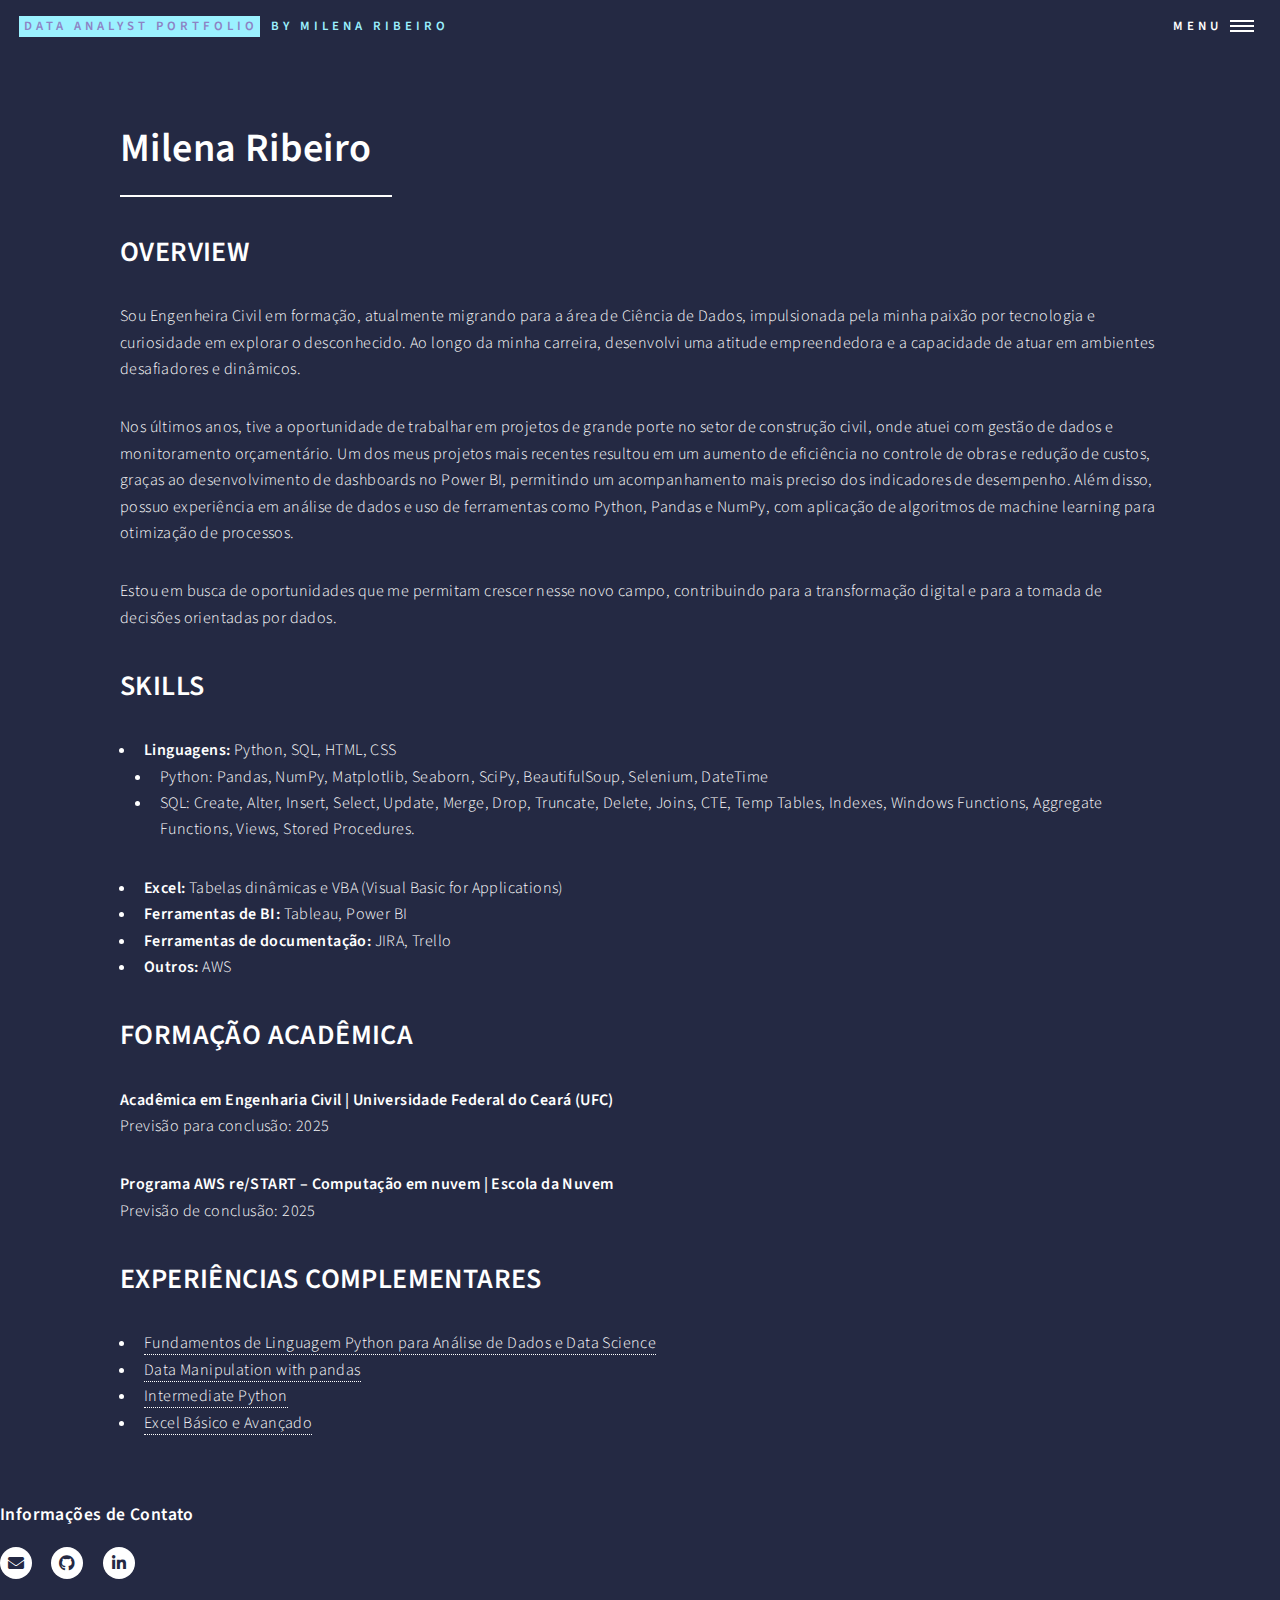
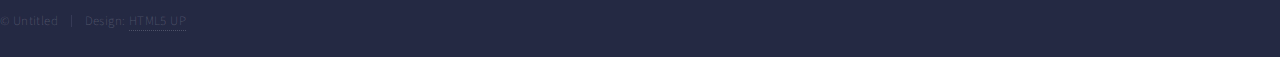
==== commit 2d861362: "Deleted unused files and added readme" ====
--- a/about.html
+++ b/about.html
@@ -85,12 +85,12 @@
 								<ul>
 									<li><b>Linguagens:</b> Python, SQL, HTML, CSS</li>
 										<ul>
-											<li>Python: Pandas, NumPy, Matplotlib, Seaborn, SciPy, BeautifulSoup, Selenium, DateTime. </li>
+											<li>Python: Pandas, NumPy, Matplotlib, Seaborn, SciPy, BeautifulSoup, Selenium, DateTime</li>
 											
 											<li>SQL: Create, Alter, Insert, Select, Update, Merge, Drop, Truncate, Delete, Joins, CTE, Temp Tables, Indexes, Windows Functions, Aggregate Functions, Views, Stored Procedures.</li>
 										</ul>
 									
-									<li><b>Excel: </b>Tabelas dinâmicas, VBA (Visual Basic for Applications), Solver e Análise de Cenários.</li>
+									<li><b>Excel: </b>Tabelas dinâmicas e VBA (Visual Basic for Applications)</li>
 									<li><b>Ferramentas de BI: </b>Tableau, Power BI<!-- ,Looker--> </li>
 									<li><b>Ferramentas de documentação: </b>JIRA, Trello</li>
 									<li><b>Outros: </b>AWS</li>
@@ -114,6 +114,7 @@
 						<li><a href = "https://drive.google.com/file/d/1QZ9HNvT4Goft3tY39qEvoIgcLiE8a7RM/view?usp=sharing" target="_blank">Fundamentos de Linguagem Python para Análise de Dados e Data Science</a></li>
 						<li><a href = "https://drive.google.com/file/d/1ptl38uf1ipdlzS5p-jHZZFyMjDvTZGLL/view?usp=sharing" target="_blank">Data Manipulation with pandas</a></li>
 						<li><a href = "https://drive.google.com/file/d/1xFfboP7hSvoj7QXbr4cyEwBI4mIetnOU/view?usp=sharing" target="_blank">Intermediate Python</a></li>
+						<li><a href = "https://drive.google.com/file/d/1olgV24YtKf3talpdClq0DNSBQhRP5bxb/view?usp=sharing" target="_blank">Excel Básico e Avançado</a></li>
 						<!--<li> <a href = "" target="_blank"> </a></li>-->
 						</ul>
 						<!-- Content -->
--- a/assets/css/main.css
+++ b/assets/css/main.css
@@ -1,10 +1,10 @@
 @import url(fontawesome-all.min.css);
 @import url("https://fonts.googleapis.com/css?family=Source+Sans+Pro:300,300italic,600,600italic");
 
-/*
-	Forty by HTML5 UP
-	html5up.net | @ajlkn
-	Free for personal and commercial use under the CCA 3.0 license (html5up.net/license)
+/*
+	Forty by HTML5 UP
+	html5up.net | @ajlkn
+	Free for personal and commercial use under the CCA 3.0 license (html5up.net/license)
 */
 
 html, body, div, span, applet, object,
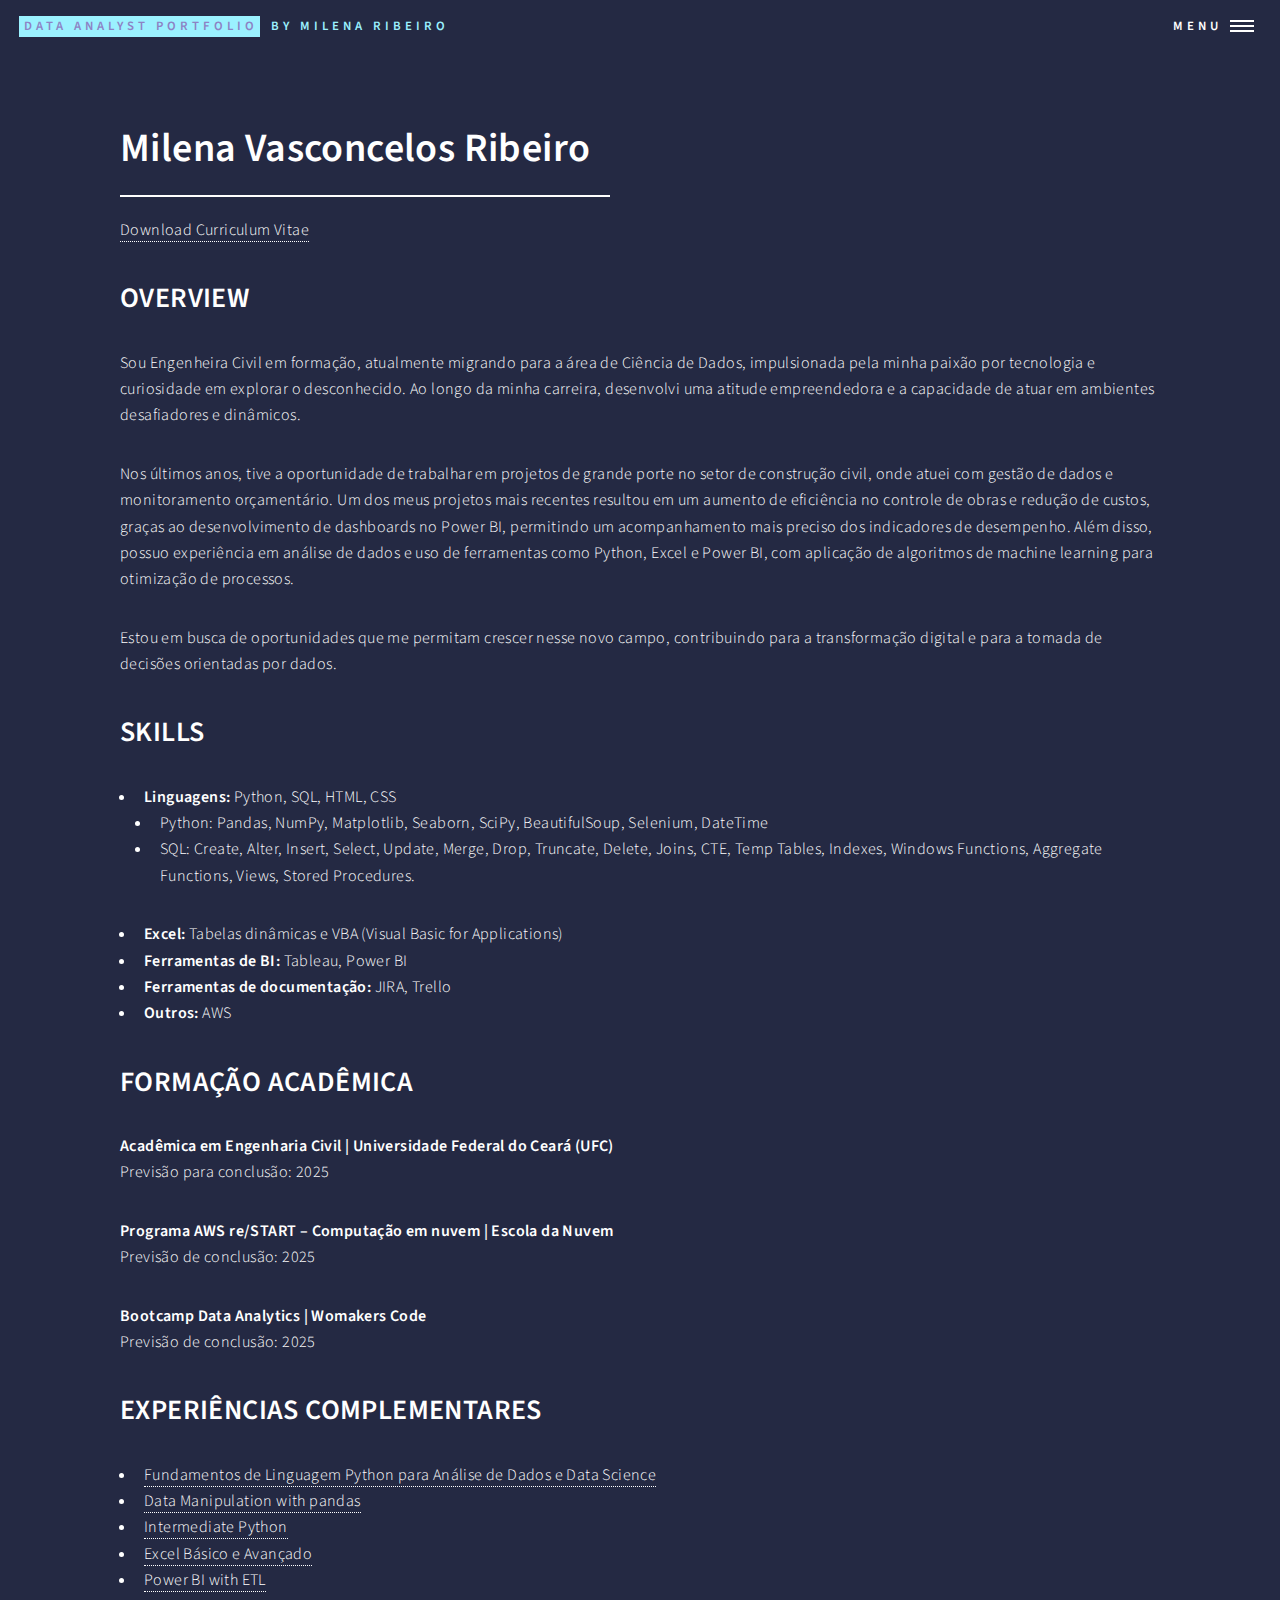
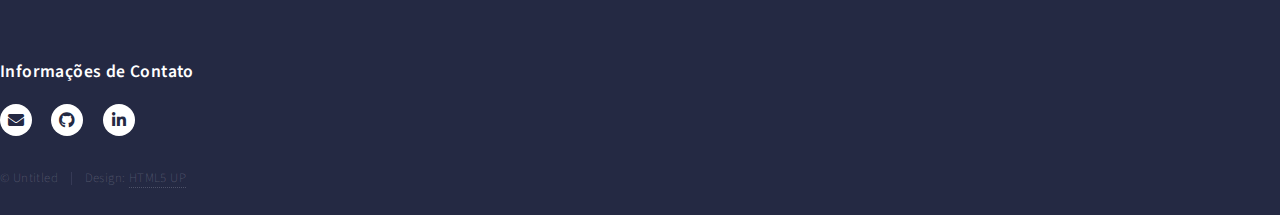
==== commit aa7ba0c4: "Adicionado foto e links" ====
--- a/about.html
+++ b/about.html
@@ -34,14 +34,11 @@
 						<li><a href="#footer">Contatos</a></li>
 						 <div class="dropup">
 							<button class="dropbtn">Projetos</button>
-							  <div class="dropup-content">
+								<div class="dropup-content">
 									<a href="python.html">Python</a>
-									<a href="r.html">R</a>
-									<a href="sql.html">SQL</a>
 									<a href="excel.html">Excel</a>
-									<a href="tableau.html" target="_blank" class="link">Tableau</a>
-									<a href="powerbi.html">Power BI</a>
-							</div>
+									<a href="salesbi.html">Power BI</a>
+								</div>
 						 </div>							
 				</nav>
 
@@ -67,14 +64,15 @@
 				<section id="one">
 					<div class="inner">
 						<header class="major">
-							<h1>Milena Ribeiro</h1>
+							<h1>Milena Vasconcelos Ribeiro</h1>
+							<a href = "https://drive.google.com/file/d/1zhWcsAFWlV6Y2z7MSzdRHvZl5pz2EO2Q/view?usp=sharing" target="_blank">Download Curriculum Vitae</a>
 						</header>
 
 						<header>
 							<h2>OVERVIEW</h2>
 							<p>Sou Engenheira Civil em formação, atualmente migrando para a área de Ciência de Dados, impulsionada pela minha paixão por tecnologia e curiosidade em explorar o desconhecido. Ao longo da minha carreira, desenvolvi uma atitude empreendedora e a capacidade de atuar em ambientes desafiadores e dinâmicos.</p>
 		
-							<p>Nos últimos anos, tive a oportunidade de trabalhar em projetos de grande porte no setor de construção civil, onde atuei com gestão de dados e monitoramento orçamentário. Um dos meus projetos mais recentes resultou em um aumento de eficiência no controle de obras e redução de custos, graças ao desenvolvimento de dashboards no Power BI, permitindo um acompanhamento mais preciso dos indicadores de desempenho. Além disso, possuo experiência em análise de dados e uso de ferramentas como Python, Pandas e NumPy, com aplicação de algoritmos de machine learning para otimização de processos.</p>
+							<p>Nos últimos anos, tive a oportunidade de trabalhar em projetos de grande porte no setor de construção civil, onde atuei com gestão de dados e monitoramento orçamentário. Um dos meus projetos mais recentes resultou em um aumento de eficiência no controle de obras e redução de custos, graças ao desenvolvimento de dashboards no Power BI, permitindo um acompanhamento mais preciso dos indicadores de desempenho. Além disso, possuo experiência em análise de dados e uso de ferramentas como Python, Excel e Power BI, com aplicação de algoritmos de machine learning para otimização de processos.</p>
 
 								<p>Estou em busca de oportunidades que me permitam crescer nesse novo campo, contribuindo para a transformação digital e para a tomada de decisões orientadas por dados.</p>
 						</header>
@@ -105,6 +103,8 @@
 								<p>Previsão para conclusão: 2025</p>
 							<liv><b>Programa AWS re/START – Computação em nuvem | Escola da Nuvem</b></liv>
 								<p>Previsão de conclusão: 2025</p>
+							<liv><b>Bootcamp Data Analytics | Womakers Code</b></liv>
+								<p>Previsão de conclusão: 2025</p>
 						</header>
 
 						<header>
@@ -115,6 +115,7 @@
 						<li><a href = "https://drive.google.com/file/d/1ptl38uf1ipdlzS5p-jHZZFyMjDvTZGLL/view?usp=sharing" target="_blank">Data Manipulation with pandas</a></li>
 						<li><a href = "https://drive.google.com/file/d/1xFfboP7hSvoj7QXbr4cyEwBI4mIetnOU/view?usp=sharing" target="_blank">Intermediate Python</a></li>
 						<li><a href = "https://drive.google.com/file/d/1olgV24YtKf3talpdClq0DNSBQhRP5bxb/view?usp=sharing" target="_blank">Excel Básico e Avançado</a></li>
+						<li><a href = "https://drive.google.com/file/d/1VDuoc1Te2gwFUe4Xj93-PmluXccLsrqw/view?usp=sharing" target="_blank">Power BI with ETL</a></li>
 						<!--<li> <a href = "" target="_blank"> </a></li>-->
 						</ul>
 						<!-- Content -->
--- a/assets/css/main.css
+++ b/assets/css/main.css
@@ -3375,6 +3375,20 @@
 
 /* Banner */
 
+	#banner .banner-content {
+		display: flex;
+		align-items: center;
+		gap: 20px; 
+	}
+
+	#banner .profile-photo {
+		width: 300px; 
+		height: 300px;
+		border-radius: 50%; 
+		object-fit: cover; 
+		box-shadow: 0 4px 8px rgba(0, 0, 0, 0.2); 
+	}
+
 	#banner {
 		-moz-align-items: center;
 		-webkit-align-items: center;
@@ -3949,4 +3963,4 @@
 			transform: none;
 			opacity: 1;
 			visibility: visible;
-		}+		}
--- a/assets/css/noscript.css
+++ b/assets/css/noscript.css
@@ -20,4 +20,4 @@
 		-ms-transform: none;
 		transform: none;
 		opacity: 1;
-	}+	}
